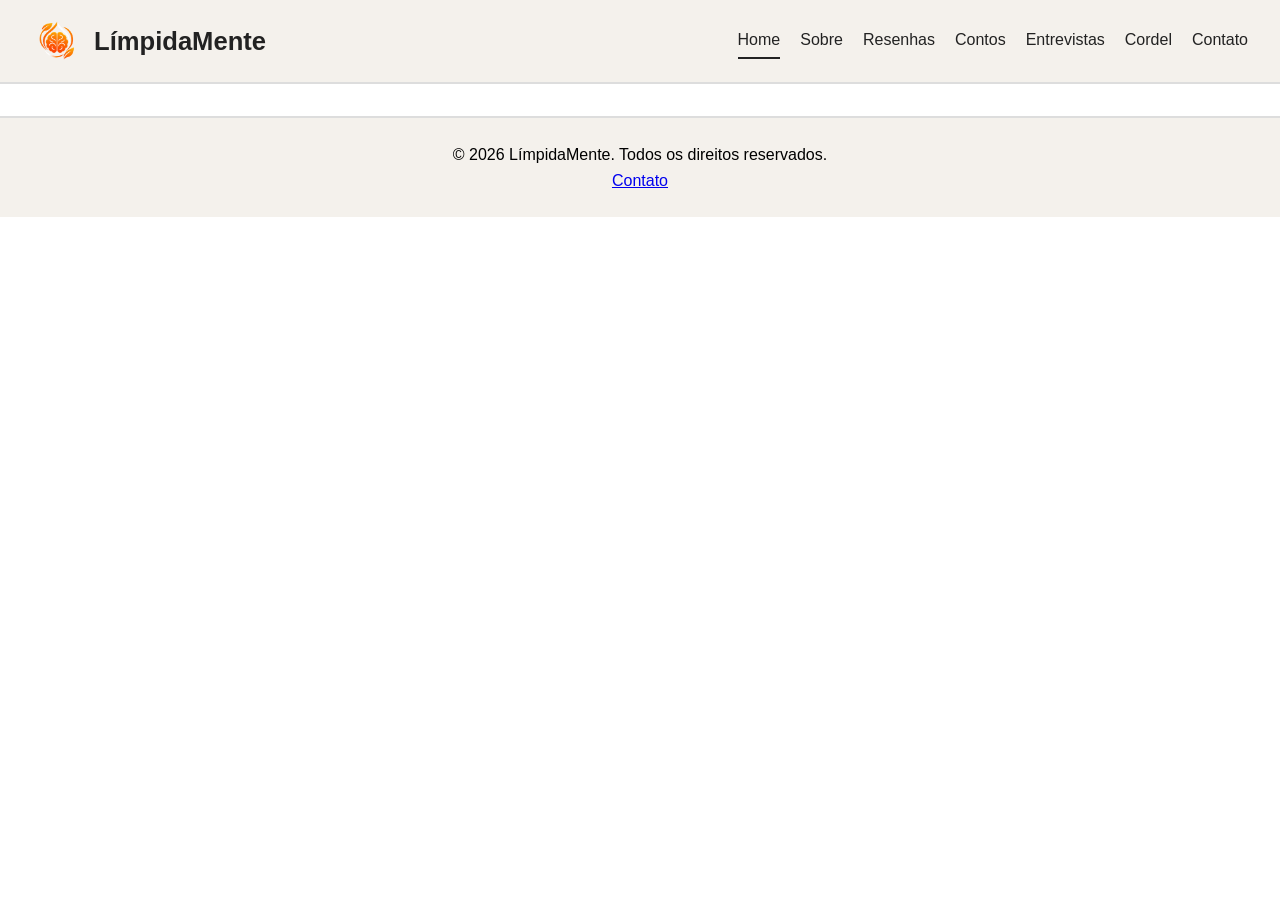
==== index.html @ 764d2bf2 "Add files via upload" ====
<!DOCTYPE html>
<html lang="pt-br">
<head>
    <meta charset="UTF-8">
    <meta name="viewport" content="width=device-width, initial-scale=1.0">
    <title>LímpidaMente - home</title>
    <script src="JavaScript/script.js" defer></script>
    <link rel="stylesheet" href="CSS/style.css">
</head>
<body>

<!-- ========== PARTE FIXA: CABEÇALHO (igual em todas as páginas) ========== -->
<header class="cabecalho">
    <a href="index.html" class="marca">
        <img src="imagens/Logotipo_LímpidaMente.png" alt="Logotipo LímpidaMente" class="logo">
        <span class="nome-site">LímpidaMente</span>
    </a>

    <nav class="menu">
        <a href="index.html" class="ativo">Home</a>
        <a href="sobre.html">Sobre</a>
        <a href="resenha.html">Resenhas</a>
        <a href="conto.html">Contos</a>
        <a href="entrevista.html">Entrevistas</a>
        <a href="cordel.html">Cordel</a>
        <a href="contato.html">Contato</a>
    </nav>
</header>

<!-- ========== CONTEÚDO EXCLUSIVO DESTA PÁGINA ========== -->
<main>

    <section>
        <article>
            <!-- Títulos, parágrafos, imagens do seu artigo ficam aqui -->
        </article>

        <article>
            <!-- Outro post ou item de conteúdo independente -->
        </article>
    </section>

    <section>
        <!-- Conteúdo da segunda seção -->
    </section>

    <aside>
        <!-- Widgets, links adicionais ou redes sociais -->
    </aside>

</main>

<!-- ========== PARTE FIXA: RODAPÉ (igual em todas as páginas) ========== -->
<footer class="rodape">
    <p>&copy; 2026 LímpidaMente. Todos os direitos reservados.</p>
    <a href="contato.html">Contato</a>
</footer>

</body>
</html>
---- CSS/style.css ----
* {
    margin: 0;
    padding: 0;
    box-sizing: border-box;
}

body {
    font-family: Arial, sans-serif;
    line-height: 1.6;
}

/* Cabeçalho */
.cabecalho {
    display: flex;
    justify-content: space-between;
    align-items: center;
    flex-wrap: wrap;
    gap: 1rem;
    padding: 1rem 2rem;
    background-color: #f4f1ec;
    border-bottom: 2px solid #ddd;
}

.marca {
    display: flex;
    align-items: center;
    gap: 0.75rem;
    text-decoration: none;
    color: #222;
}

.logo {
    height: 50px;
    width: auto;
}

.nome-site {
    font-size: 1.6rem;
    font-weight: bold;
}

/* Menu */
.menu {
    display: flex;
    flex-wrap: wrap;
    gap: 1.25rem;
}

.menu a {
    text-decoration: none;
    color: #222;
    padding: 0.25rem 0;
    border-bottom: 2px solid transparent;
    transition: border-color 0.2s;
}

.menu a:hover,
.menu a.ativo {
    border-bottom-color: #222;
}

/* Rodapé */
.rodape {
    text-align: center;
    padding: 1.5rem;
    background-color: #f4f1ec;
    border-top: 2px solid #ddd;
    margin-top: 2rem;
}
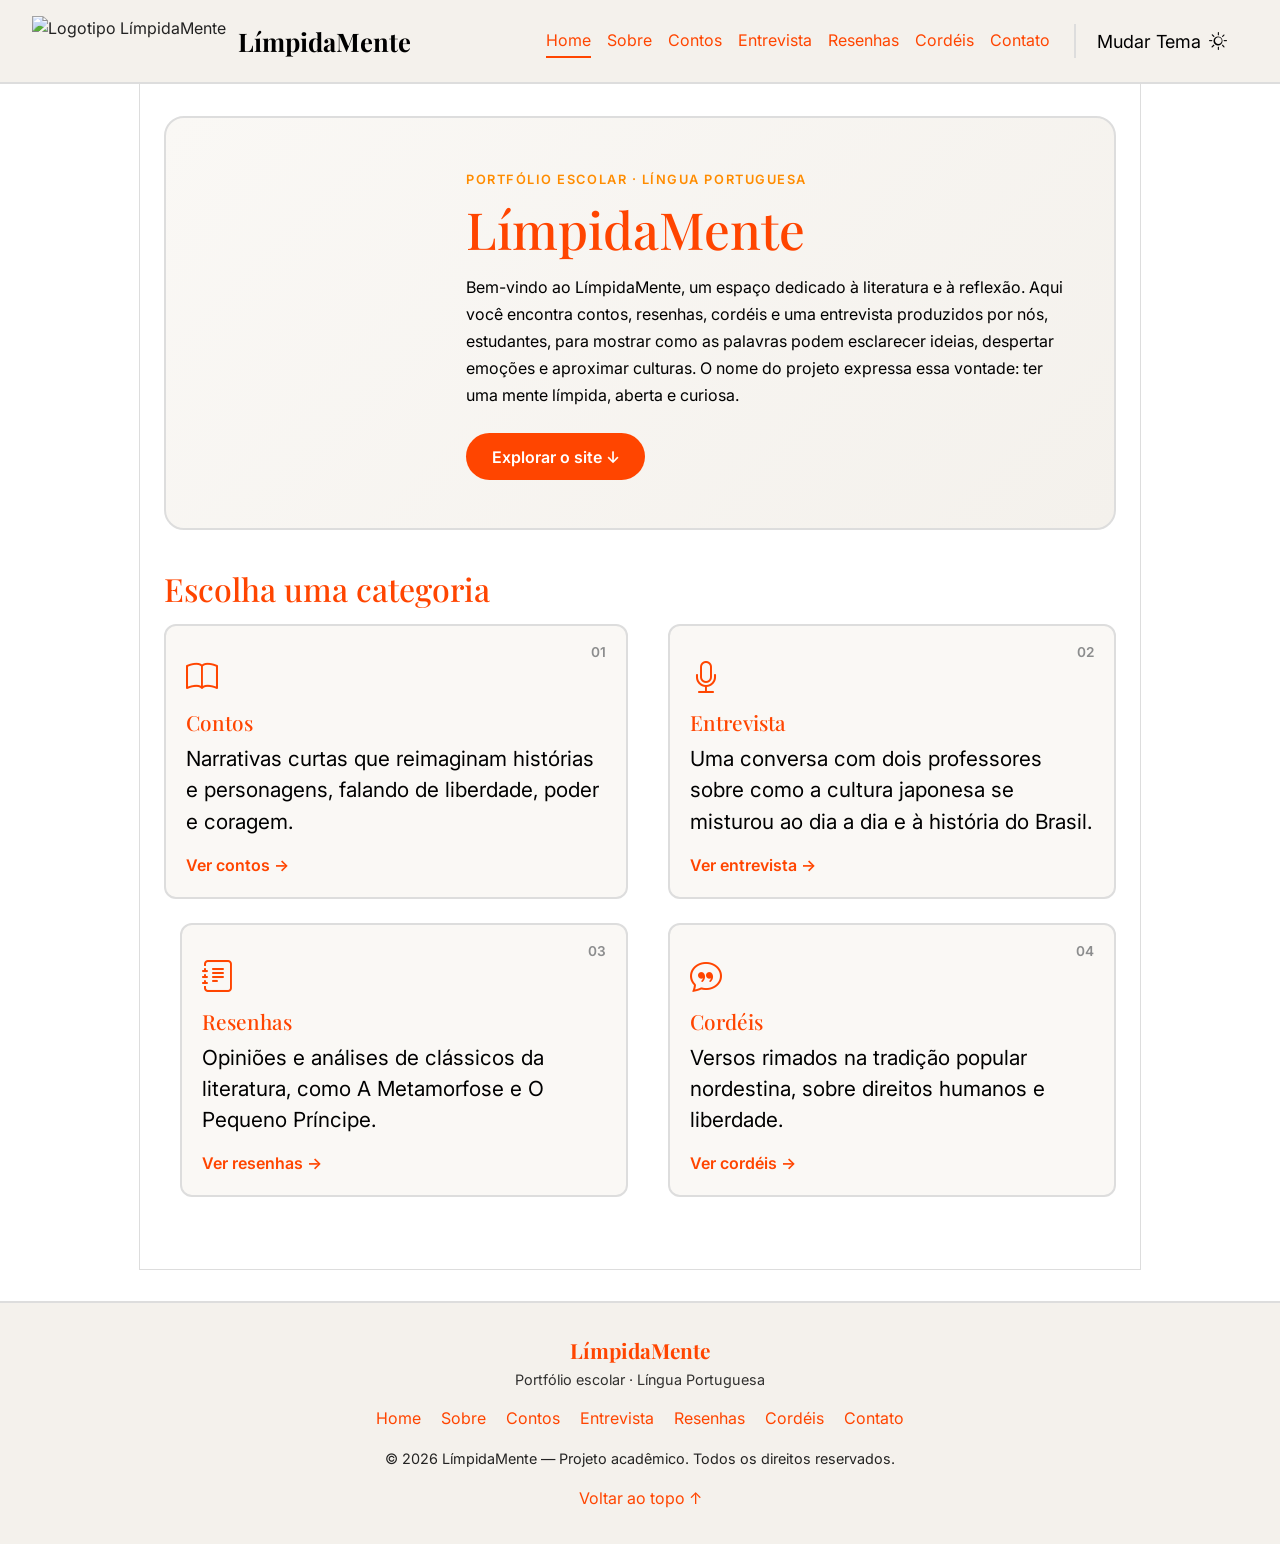
==== commit dc6f3fa7: "Update index.html" ====
--- a/index.html
+++ b/index.html
@@ -1,60 +1,87 @@
 <!DOCTYPE html>
-<html lang="pt-br">
+<html lang="pt-br" data-theme="light">
 <head>
     <meta charset="UTF-8">
     <meta name="viewport" content="width=device-width, initial-scale=1.0">
-    <title>LímpidaMente - home</title>
+    <title>LímpidaMente - Home</title>
+    <link rel="icon" type="image/png" href="imagens/logotipo-limpidamente.png">
+
+    <link href="https://cdn.jsdelivr.net/npm/bootstrap@5.3.9/dist/css/bootstrap.min.css" rel="stylesheet" integrity="sha384-yEPZ7jP9S0QKiUQ0m3jjsO4ProIW7wvR9gXkI7JOGa2XVsw53Yke2bsdkBbjmmiX" crossorigin="anonymous">
+    <link href="https://cdn.jsdelivr.net/npm/bootstrap-icons@1.11.3/font/bootstrap-icons.min.css" rel="stylesheet">
+    <script src="https://cdn.jsdelivr.net/npm/bootstrap@5.3.9/dist/js/bootstrap.bundle.min.js" integrity="sha384-WyOxWvTyr1QaMPfiPJSv76iReVthorl5uWlFtZPyK0IEB0hGzo9y5Bp9mYanr8Bu" crossorigin="anonymous" defer></script>
+    <link rel="preconnect" href="https://fonts.googleapis.com">
+    <link rel="preconnect" href="https://fonts.gstatic.com" crossorigin>
+    <link href="https://fonts.googleapis.com/css2?family=Inter:wght@400;600&family=Playfair+Display:wght@600;700&display=swap" rel="stylesheet">
+    <link rel="stylesheet" href="CSS/style.css">
     <script src="JavaScript/script.js" defer></script>
-    <link rel="stylesheet" href="CSS/style.css">
 </head>
-<body>
+<body id="topo">
+<a class="skip-link" href="#conteudo">Pular para o conteúdo</a>
 
-<!-- ========== PARTE FIXA: CABEÇALHO (igual em todas as páginas) ========== -->
-<header class="cabecalho">
+<!-- ========== CABEÇALHO (igual em todas as páginas) ========== -->
+<header class="header">
     <a href="index.html" class="marca">
-        <img src="imagens/Logotipo_LímpidaMente.png" alt="Logotipo LímpidaMente" class="logo">
+        <img src="imagens/logotipo-limpidamente.png" alt="Logotipo LímpidaMente" class="logo">
         <span class="nome-site">LímpidaMente</span>
     </a>
-
-    <nav class="menu">
+    <nav class="menu-container">
         <a href="index.html" class="ativo">Home</a>
         <a href="sobre.html">Sobre</a>
+        <a href="conto.html">Contos</a>
+        <a href="entrevista.html">Entrevista</a>
         <a href="resenha.html">Resenhas</a>
-        <a href="conto.html">Contos</a>
-        <a href="entrevista.html">Entrevistas</a>
-        <a href="cordel.html">Cordel</a>
+        <a href="cordel.html">Cordéis</a>
         <a href="contato.html">Contato</a>
     </nav>
+    <button type="button" id="theme-toggle" class="btn">
+        <span>Mudar Tema</span>
+        <i id="icon-on" class="bi bi-sun"></i>
+        <i id="icon-off" class="bi bi-moon-fill d-none"></i>
+    </button>
 </header>
 
-<!-- ========== CONTEÚDO EXCLUSIVO DESTA PÁGINA ========== -->
-<main>
+<!-- ========== CONTEÚDO DESTA PÁGINA ========== -->
+<main id="conteudo">
 
-    <section>
-        <article>
-            <!-- Títulos, parágrafos, imagens do seu artigo ficam aqui -->
-        </article>
-
-        <article>
-            <!-- Outro post ou item de conteúdo independente -->
-        </article>
+    <section class="hero">
+        <img src="imagens/logotipo-limpidamente.png" alt="" class="hero-logo">
+        <div class="hero-texto">
+            <span class="eyebrow">Portfólio escolar · Língua Portuguesa</span>
+            <h1>LímpidaMente</h1>
+            <p>Bem-vindo ao LímpidaMente, um espaço dedicado à literatura e à reflexão. Aqui você encontra contos, resenhas, cordéis e uma entrevista produzidos por nós, estudantes, para mostrar como as palavras podem esclarecer ideias, despertar emoções e aproximar culturas. O nome do projeto expressa essa vontade: ter uma mente límpida, aberta e curiosa.</p>
+            <a href="#explorar" class="botao">Explorar o site ↓</a>
+        </div>
     </section>
 
-    <section>
-        <!-- Conteúdo da segunda seção -->
+    <section id="explorar">
+        <h2 class="secao-titulo">Escolha uma categoria</h2>
+        <div class="cards">
+            <article class="card card-link"><span class="card-num">01</span><i class="bi bi-book card-icon"></i><h3>Contos</h3><p>Narrativas curtas que reimaginam histórias e personagens, falando de liberdade, poder e coragem.</p><a href="conto.html">Ver contos →</a></article>
+            <article class="card card-link"><span class="card-num">02</span><i class="bi bi-mic card-icon"></i><h3>Entrevista</h3><p>Uma conversa com dois professores sobre como a cultura japonesa se misturou ao dia a dia e à história do Brasil.</p><a href="entrevista.html">Ver entrevista →</a></article>
+            <article class="card card-link"><span class="card-num">03</span><i class="bi bi-journal-text card-icon"></i><h3>Resenhas</h3><p>Opiniões e análises de clássicos da literatura, como A Metamorfose e O Pequeno Príncipe.</p><a href="resenha.html">Ver resenhas →</a></article>
+            <article class="card card-link"><span class="card-num">04</span><i class="bi bi-chat-quote card-icon"></i><h3>Cordéis</h3><p>Versos rimados na tradição popular nordestina, sobre direitos humanos e liberdade.</p><a href="cordel.html">Ver cordéis →</a></article>
+        </div>
     </section>
-
-    <aside>
-        <!-- Widgets, links adicionais ou redes sociais -->
-    </aside>
-
 </main>
 
-<!-- ========== PARTE FIXA: RODAPÉ (igual em todas as páginas) ========== -->
-<footer class="rodape">
-    <p>&copy; 2026 LímpidaMente. Todos os direitos reservados.</p>
-    <a href="contato.html">Contato</a>
+<!-- ========== RODAPÉ (igual em todas as páginas) ========== -->
+<footer class="footer">
+    <div class="footer-marca">
+        <strong>LímpidaMente</strong>
+        <span>Portfólio escolar · Língua Portuguesa</span>
+    </div>
+    <nav class="footer-menu">
+        <a href="index.html" class="menu-a">Home</a>
+        <a href="sobre.html" class="menu-a">Sobre</a>
+        <a href="conto.html" class="menu-a">Contos</a>
+        <a href="entrevista.html" class="menu-a">Entrevista</a>
+        <a href="resenha.html" class="menu-a">Resenhas</a>
+        <a href="cordel.html" class="menu-a">Cordéis</a>
+        <a href="contato.html" class="menu-a">Contato</a>
+    </nav>
+    <p>&copy; 2026 LímpidaMente — Projeto acadêmico. Todos os direitos reservados.</p>
+    <a href="#topo" class="menu-a">Voltar ao topo ↑</a>
 </footer>
 
 </body>
-</html>+</html>
--- a/CSS/style.css
+++ b/CSS/style.css
@@ -1,24 +1,105 @@
 * {
     margin: 0;
     padding: 0;
-    box-sizing: border-box;
-}
-
+}
+
+:root {
+    --bg-color: #ffffff;
+    --header-bg: #f4f1ec;
+    --footer-bg: #f4f1ec;
+    --text-color: #000000;
+    --border-top: #ddd;
+    --border-bottom: #ddd;
+
+    --titulo: #FF4500;
+    --tituloh2: #FF8C00;
+    --tituloh3: #800000;
+    --card-bg: #faf8f5;
+    --card-borda: #ddd;
+}
+
+[data-theme="dark"] {
+    --bg-color: #252525;
+    --header-bg: #202020;
+    --footer-bg: #202020;
+    --text-color: #ffffff;
+    --border-top: #151515;
+    --border-bottom: #151515;
+
+    --titulo: #FF8C00;
+    --tituloh2: #FF8C00;
+    --tituloh3: #FF4500;
+    --card-bg: #2e2e2e;
+    --card-borda: #151515;
+}
+
+#theme-toggle {
+    display: flex;
+    padding: 10px 20px;
+    gap: 0.5rem;
+    cursor: pointer;
+    margin-top: 1px;
+    color: var(--text-color);
+    font-size: large;
+}
+
+/* Center */
+.center {
+    text-align: center;
+}
+
+/* Estrutura Site (body) */
 body {
     font-family: Arial, sans-serif;
-    line-height: 1.6;
+    line-height: 1.5;
+    background-color: var(--bg-color);
+    color: var(--text-color);
+    transition: background-color 0.3s ease, color 0.3s ease;
 }
 
 /* Cabeçalho */
-.cabecalho {
+.header {
+    background-color: var(--header-bg);
+    color: var(--text-color);
+    border-bottom: 2px solid var(--border-bottom);
     display: flex;
     justify-content: space-between;
     align-items: center;
     flex-wrap: wrap;
-    gap: 1rem;
     padding: 1rem 2rem;
-    background-color: #f4f1ec;
-    border-bottom: 2px solid #ddd;
+}
+
+main {
+    max-width: 1000px;
+    margin: 0 auto;
+    padding: 2rem 1.5rem;
+}
+main > section {
+    margin-bottom: 2.5rem;
+}
+
+/* Rodapé */
+.footer {
+    background-color: var(--footer-bg);
+    color: var(--text-color);
+    border-top: 2px solid var(--border-bottom);
+    text-align: center;
+    padding: 1rem;
+    margin-top: 2rem;
+    display: flex;
+    flex-direction: column;
+    align-items: center;
+    gap: 0.5rem;
+}
+
+.footer p {
+    margin: 0;
+}
+
+.nome-site {
+    color: var(--text-color);
+    font-size: 1.6rem;
+    font-weight: bold;
 }
 
 .marca {
@@ -34,36 +115,345 @@
     width: auto;
 }
 
-.nome-site {
-    font-size: 1.6rem;
-    font-weight: bold;
-}
-
 /* Menu */
-.menu {
+
+.menu-container {
     display: flex;
     flex-wrap: wrap;
-    gap: 1.25rem;
-}
-
-.menu a {
+    margin-left: auto;
+    gap: 1rem;
+    padding: 0rem 1.5rem;
+    border-right: 2px solid var(--border-bottom)
+}
+
+.menu-container a {
     text-decoration: none;
-    color: #222;
+    color: #FF4500;
     padding: 0.25rem 0;
     border-bottom: 2px solid transparent;
     transition: border-color 0.2s;
 }
 
-.menu a:hover,
-.menu a.ativo {
-    border-bottom-color: #222;
-}
-
-/* Rodapé */
-.rodape {
+/* Aplicar nos <a> sem container */
+.menu-a {
+    text-decoration: none;
+    color: #FF4500;
+    border-bottom: 2px solid transparent;
+    transition: border-color 0.2s;
+}
+
+.menu-container a:hover, .menu-container a.ativo { border-bottom-color: #FF4500; }
+
+.menu-a:hover, .menu-a.ativo { border-bottom-color: #FF4500; }
+
+/*  Colaboradores */
+.Colaboradores {
+    display: grid;
+    grid-template-columns: repeat(auto-fit, minmax(160px, 1fr));
+    gap: 3rem;
+    justify-items: center;
+    width: 100%;
+    max-width: 900px;
+    margin: 0 auto;
+}
+
+.Colaboradores h2 {
+    grid-column: 1 / -1;
     text-align: center;
-    padding: 1.5rem;
-    background-color: #f4f1ec;
-    border-top: 2px solid #ddd;
-    margin-top: 2rem;
-}+}
+
+.Colaborador {
+    text-align: center;
+}
+
+.Colaborador img {
+    display: block;
+    margin: 0 auto;
+    width: 12rem;
+    height: 12rem;
+    object-fit: cover;
+    border-radius: 15%;
+    border: 4px solid #FF8C00;
+}
+
+.Colaborador h3 {
+    margin-top: .6rem;
+    color: var(--tituloh3);
+    font-size: 1.5rem;
+    font-weight: bold;
+}
+
+.Colaborador p {
+    margin-top: .6rem;
+    font-size: 1rem;
+}
+/* ===== Variáveis extras ===== */
+
+/* ===== Estrutura das páginas ===== */
+
+
+.pagina-titulo {
+    max-width: 1000px;
+    margin: 0 auto;
+    text-align: left;
+    padding: 3rem;
+    padding-top: 1.5rem;
+}
+.pagina-titulo h1 {
+    text-align: center;
+    color: var(--titulo);
+    font-size: 3.5rem;
+    padding-bottom: 1.5rem;
+}
+.pagina-titulo h2 {
+    color: var(--tituloh2);
+    font-size: 2.5rem;
+}
+
+.pagina-titulo p {
+    margin: .5rem auto 0;
+}
+
+/* Vídeo responsivo */
+.video {
+    position: relative;
+    aspect-ratio: 16 / 9;
+    max-width: 1200px;
+    margin: 0 auto;
+}
+.video iframe {
+    position: absolute;
+    inset: 0;
+    width: 100%;
+    height: 100%;
+    border: 0;
+    border-radius: 12px;
+}
+
+.secao-titulo { color: var(--titulo); margin-bottom: 1rem; }
+
+/* Cards (destaques, contos, resenhas, cordéis) */
+.cards {
+    display: grid;
+    grid-template-columns: repeat(auto-fit, minmax(260px, 1fr));
+    gap: 1.5rem;
+}
+.card {
+    background: var(--card-bg);
+    border: 2px solid var(--card-borda);
+    border-radius: 12px;
+    padding: 1.25rem;
+}
+.card h2, .card h3 {
+    color: var(--titulo);
+    font-size: 1.3rem;
+    margin-bottom: .5rem;
+}
+.card p {
+    color: var(--text-color);
+    font-size: 1.3rem;
+    margin-bottom: .5rem;
+}
+.card .meta {
+    font-size: .9rem;
+    opacity: .8;
+    margin-bottom: .75rem;
+}
+.card a {
+    color: #FF4500;
+}
+
+
+/* Texto longo (conto, resenha, cordel) */
+.texto { max-width: 70ch; margin: 0 auto; }
+.texto p { margin-bottom: 1rem; }
+
+/* Formulário */
+.formulario { max-width: 520px; margin: 0 auto; display: flex; flex-direction: column; gap: 1rem; }
+.formulario label { font-weight: bold; display: block; margin-bottom: .25rem; }
+.formulario input, .formulario textarea { width: 100%; padding: .6rem; border: 2px solid var(--card-borda); border-radius: 8px; background: var(--card-bg); color: var(--text-color); font: inherit; }
+.formulario button { align-self: flex-start; padding: .6rem 1.5rem; border: 0; border-radius: 8px; background: #FF4500; color: #fff; font: inherit; cursor: pointer; }
+
+/* ===== Tipografia ===== */
+body { font-family: 'Inter', Arial, sans-serif; }
+h1, h2, h3, .nome-site { font-family: 'Playfair Display', Georgia, serif; }
+
+/* ===== Acessibilidade: pular para o conteúdo ===== */
+.skip-link {
+    position: absolute;
+    left: 1rem;
+    top: -4rem;
+    background: #FF4500;
+    color: #fff;
+    padding: .6rem 1rem;
+    border-radius: 0 0 8px 8px;
+    z-index: 1000;
+    text-decoration: none;
+    transition: top .2s;
+}
+.skip-link:focus { top: 0; }
+
+/* ===== Abertura da Home ===== */
+.hero {
+    display: flex;
+    align-items: center;
+    flex-wrap: wrap;
+    gap: 2.5rem;
+    padding: 3rem 2.5rem;
+    border-radius: 20px;
+    border: 2px solid var(--card-borda);
+    background: linear-gradient(135deg, var(--card-bg), var(--header-bg));
+}
+.hero-logo { width: 220px; max-width: 100%; height: auto; margin: 0 auto; }
+.hero-texto { flex: 1 1 320px; }
+.eyebrow {
+    display: inline-block;
+    font-size: .8rem;
+    font-weight: 600;
+    letter-spacing: .12em;
+    text-transform: uppercase;
+    color: var(--tituloh2);
+    margin-bottom: .75rem;
+}
+.hero h1 { color: var(--titulo); font-size: 3.2rem; line-height: 1.1; margin-bottom: 1rem; }
+.hero p { margin-bottom: 1.5rem; line-height: 1.7; }
+.botao {
+    display: inline-block;
+    padding: .7rem 1.6rem;
+    border-radius: 999px;
+    background: #FF4500;
+    color: #fff;
+    font-weight: 600;
+    text-decoration: none;
+    transition: transform .2s, box-shadow .2s;
+}
+.botao:hover { color: #fff; transform: translateY(-2px); box-shadow: 0 6px 16px rgba(255, 69, 0, .35); }
+
+/* ===== Cards ===== */
+.card { transition: transform .2s, box-shadow .2s, border-color .2s; }
+.card:hover { transform: translateY(-4px); box-shadow: 0 10px 24px rgba(0, 0, 0, .12); border-color: #FF8C00; }
+#explorar .cards { grid-template-columns: repeat(2, 1fr); }
+@media (max-width: 600px) { #explorar .cards { grid-template-columns: 1fr; } }
+.card-link { position: relative; padding-top: 1.75rem; }
+.card-num { position: absolute; top: 1rem; right: 1.25rem; font-size: .85rem; font-weight: 600; opacity: .5; }
+.card-icon { display: block; font-size: 2rem; color: var(--titulo); margin-bottom: .5rem; }
+.card-link a { display: inline-block; margin-top: .5rem; font-weight: 600; text-decoration: none; }
+.card-link a:hover { text-decoration: underline; }
+
+/* ===== Páginas de leitura (conto, resenha, cordel): coluna única ===== */
+.cards.leitura { grid-template-columns: 1fr; max-width: 75ch; margin: 0 auto; gap: 2.5rem; }
+.leitura .card { padding: 2rem 2.25rem; }
+.leitura .card:hover { transform: none; box-shadow: none; border-color: var(--card-borda); }
+.leitura .card h2 { font-size: 2rem; line-height: 1.2; }
+.leitura .card h3 { margin-top: 1.75rem; }
+.leitura .card p { font-size: 1.05rem; line-height: 1.85; margin-bottom: 1.1rem; }
+.leitura .card .meta { font-size: .9rem; margin-bottom: .5rem; }
+
+/* ===== Rodapé completo ===== */
+.footer { gap: 1rem; padding: 2rem 1rem; }
+.footer-marca { display: flex; flex-direction: column; gap: .15rem; }
+.footer-marca strong { font-family: 'Playfair Display', Georgia, serif; font-size: 1.3rem; color: var(--titulo); }
+.footer-marca span { font-size: .9rem; opacity: .8; }
+.footer-menu { display: flex; flex-wrap: wrap; justify-content: center; gap: .5rem 1.25rem; }
+.footer p { font-size: .9rem; opacity: .85; }
+
+@media (max-width: 600px) {
+    .hero { padding: 2rem 1.25rem; }
+    .hero h1 { font-size: 2.4rem; }
+    .pagina-titulo { padding: 1.5rem; }
+    .pagina-titulo h1 { font-size: 2.4rem; }
+    .leitura .card { padding: 1.5rem 1.25rem; }
+}
+
+/* ===== Ilustrações laterais (só aparecem em telas largas) =====
+   O centro (main) fica sólido: branco no tema claro, escuro no tema escuro.
+   Para usar outras imagens, troque os arquivos em imagens/lateral-esquerda.svg e
+   imagens/lateral-direita.svg (ou mude os nomes nas duas linhas "background" abaixo). */
+@media (min-width: 1200px) {
+    body::before,
+    body::after {
+        content: "";
+        position: fixed;
+        top: 0;
+        bottom: 0;
+        width: calc((100vw - 1000px) / 2);
+        background-repeat: repeat-y;
+        background-position: center top;
+        background-size: 80% auto;
+        pointer-events: none;
+        z-index: -1;
+    }
+    body::before { left: 0;  background-image: url("../imagens/lateral-esquerda.svg"); }
+    body::after  { right: 0; background-image: url("../imagens/lateral-direita.svg"); }
+
+    main {
+        background: var(--bg-color);
+        box-shadow: 0 0 0 1px var(--card-borda);
+    }
+}
+
+/* ===== Cards com resumo + janela de leitura ===== */
+.cards-resumo { grid-template-columns: repeat(auto-fit, minmax(300px, 1fr)); }
+.card-resumo { cursor: pointer; display: flex; flex-direction: column; }
+.card-resumo:focus-visible { outline: 3px solid #FF8C00; outline-offset: 3px; }
+.card-resumo .resumo { font-size: 1.05rem; line-height: 1.7; flex: 1; }
+.ler-mais { margin-top: .75rem; font-weight: 600; color: #FF4500; }
+.card-resumo:hover .ler-mais { text-decoration: underline; }
+
+body.leitor-aberto { overflow: hidden; }
+
+.leitor {
+    margin: auto; /* o reset "* { margin: 0 }" do topo tira o centro automático do dialog */
+    width: min(820px, 94vw);
+    max-height: 90vh;
+    border: 0;
+    padding: 0;
+    background: transparent;
+    color: var(--text-color);
+    overflow: visible;
+}
+.leitor::backdrop { background: rgba(0, 0, 0, .65); backdrop-filter: blur(3px); }
+.leitor-caixa {
+    display: flex;
+    flex-direction: column;
+    max-height: 90vh;
+    overflow: hidden;
+    background: var(--bg-color);
+    border: 2px solid var(--card-borda);
+    border-radius: 16px;
+    box-shadow: 0 20px 50px rgba(0, 0, 0, .4);
+}
+.leitor-topo {
+    display: flex;
+    justify-content: space-between;
+    align-items: flex-start;
+    gap: 1rem;
+    padding: 1.25rem 1.5rem;
+    background: var(--header-bg);
+    border-bottom: 2px solid var(--card-borda);
+}
+.leitor-topo h2 { color: var(--titulo); font-size: 1.7rem; line-height: 1.25; }
+.leitor-topo .meta { font-size: .9rem; opacity: .8; margin-top: .25rem; }
+.leitor-fechar {
+    flex-shrink: 0;
+    width: 2.5rem;
+    height: 2.5rem;
+    border: 2px solid var(--card-borda);
+    border-radius: 50%;
+    background: var(--card-bg);
+    color: var(--text-color);
+    font-size: 1.5rem;
+    line-height: 1;
+    cursor: pointer;
+}
+.leitor-fechar:hover { border-color: #FF4500; color: #FF4500; }
+.leitor-conteudo { overflow-y: auto; padding: 1.5rem 2rem 2rem; }
+.leitor-conteudo p { font-size: 1.1rem; line-height: 1.85; margin-bottom: 1.1rem; }
+.leitor-conteudo h3 { color: var(--titulo); font-size: 1.3rem; margin: 1.75rem 0 .5rem; }
+.leitor-conteudo .epigrafe { font-style: italic; border-left: 4px solid #FF8C00; padding-left: 1rem; opacity: .9; }
+
+@media (max-width: 600px) {
+    .leitor-conteudo { padding: 1.25rem 1.25rem 1.5rem; }
+    .leitor-topo { padding: 1rem 1.25rem; }
+    .leitor-topo h2 { font-size: 1.35rem; }
+}
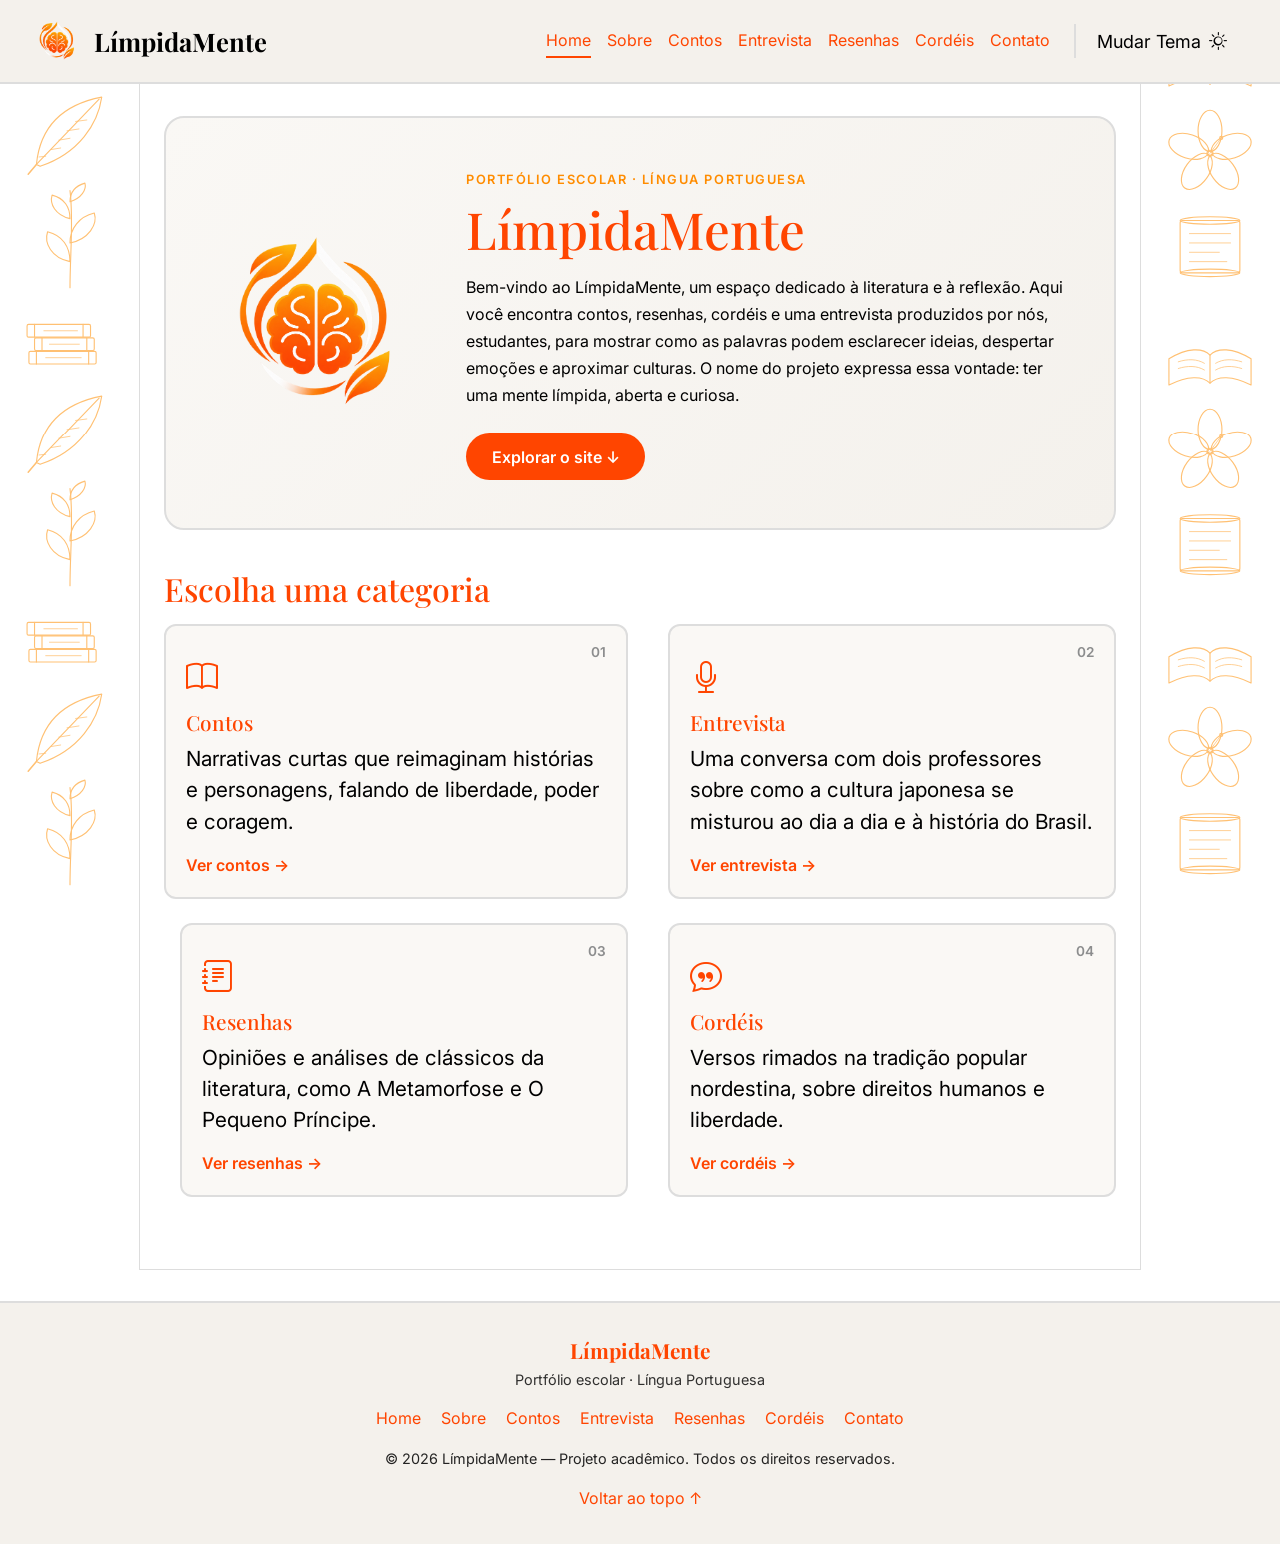
==== commit 4492ba43: "Add files via upload" ====
--- a/index.html
+++ b/index.html
@@ -1,87 +1,87 @@
-<!DOCTYPE html>
-<html lang="pt-br" data-theme="light">
-<head>
-    <meta charset="UTF-8">
-    <meta name="viewport" content="width=device-width, initial-scale=1.0">
-    <title>LímpidaMente - Home</title>
-    <link rel="icon" type="image/png" href="imagens/logotipo-limpidamente.png">
-
-    <link href="https://cdn.jsdelivr.net/npm/bootstrap@5.3.9/dist/css/bootstrap.min.css" rel="stylesheet" integrity="sha384-yEPZ7jP9S0QKiUQ0m3jjsO4ProIW7wvR9gXkI7JOGa2XVsw53Yke2bsdkBbjmmiX" crossorigin="anonymous">
-    <link href="https://cdn.jsdelivr.net/npm/bootstrap-icons@1.11.3/font/bootstrap-icons.min.css" rel="stylesheet">
-    <script src="https://cdn.jsdelivr.net/npm/bootstrap@5.3.9/dist/js/bootstrap.bundle.min.js" integrity="sha384-WyOxWvTyr1QaMPfiPJSv76iReVthorl5uWlFtZPyK0IEB0hGzo9y5Bp9mYanr8Bu" crossorigin="anonymous" defer></script>
-    <link rel="preconnect" href="https://fonts.googleapis.com">
-    <link rel="preconnect" href="https://fonts.gstatic.com" crossorigin>
-    <link href="https://fonts.googleapis.com/css2?family=Inter:wght@400;600&family=Playfair+Display:wght@600;700&display=swap" rel="stylesheet">
-    <link rel="stylesheet" href="CSS/style.css">
-    <script src="JavaScript/script.js" defer></script>
-</head>
-<body id="topo">
-<a class="skip-link" href="#conteudo">Pular para o conteúdo</a>
-
-<!-- ========== CABEÇALHO (igual em todas as páginas) ========== -->
-<header class="header">
-    <a href="index.html" class="marca">
-        <img src="imagens/logotipo-limpidamente.png" alt="Logotipo LímpidaMente" class="logo">
-        <span class="nome-site">LímpidaMente</span>
-    </a>
-    <nav class="menu-container">
-        <a href="index.html" class="ativo">Home</a>
-        <a href="sobre.html">Sobre</a>
-        <a href="conto.html">Contos</a>
-        <a href="entrevista.html">Entrevista</a>
-        <a href="resenha.html">Resenhas</a>
-        <a href="cordel.html">Cordéis</a>
-        <a href="contato.html">Contato</a>
-    </nav>
-    <button type="button" id="theme-toggle" class="btn">
-        <span>Mudar Tema</span>
-        <i id="icon-on" class="bi bi-sun"></i>
-        <i id="icon-off" class="bi bi-moon-fill d-none"></i>
-    </button>
-</header>
-
-<!-- ========== CONTEÚDO DESTA PÁGINA ========== -->
-<main id="conteudo">
-
-    <section class="hero">
-        <img src="imagens/logotipo-limpidamente.png" alt="" class="hero-logo">
-        <div class="hero-texto">
-            <span class="eyebrow">Portfólio escolar · Língua Portuguesa</span>
-            <h1>LímpidaMente</h1>
-            <p>Bem-vindo ao LímpidaMente, um espaço dedicado à literatura e à reflexão. Aqui você encontra contos, resenhas, cordéis e uma entrevista produzidos por nós, estudantes, para mostrar como as palavras podem esclarecer ideias, despertar emoções e aproximar culturas. O nome do projeto expressa essa vontade: ter uma mente límpida, aberta e curiosa.</p>
-            <a href="#explorar" class="botao">Explorar o site ↓</a>
-        </div>
-    </section>
-
-    <section id="explorar">
-        <h2 class="secao-titulo">Escolha uma categoria</h2>
-        <div class="cards">
-            <article class="card card-link"><span class="card-num">01</span><i class="bi bi-book card-icon"></i><h3>Contos</h3><p>Narrativas curtas que reimaginam histórias e personagens, falando de liberdade, poder e coragem.</p><a href="conto.html">Ver contos →</a></article>
-            <article class="card card-link"><span class="card-num">02</span><i class="bi bi-mic card-icon"></i><h3>Entrevista</h3><p>Uma conversa com dois professores sobre como a cultura japonesa se misturou ao dia a dia e à história do Brasil.</p><a href="entrevista.html">Ver entrevista →</a></article>
-            <article class="card card-link"><span class="card-num">03</span><i class="bi bi-journal-text card-icon"></i><h3>Resenhas</h3><p>Opiniões e análises de clássicos da literatura, como A Metamorfose e O Pequeno Príncipe.</p><a href="resenha.html">Ver resenhas →</a></article>
-            <article class="card card-link"><span class="card-num">04</span><i class="bi bi-chat-quote card-icon"></i><h3>Cordéis</h3><p>Versos rimados na tradição popular nordestina, sobre direitos humanos e liberdade.</p><a href="cordel.html">Ver cordéis →</a></article>
-        </div>
-    </section>
-</main>
-
-<!-- ========== RODAPÉ (igual em todas as páginas) ========== -->
-<footer class="footer">
-    <div class="footer-marca">
-        <strong>LímpidaMente</strong>
-        <span>Portfólio escolar · Língua Portuguesa</span>
-    </div>
-    <nav class="footer-menu">
-        <a href="index.html" class="menu-a">Home</a>
-        <a href="sobre.html" class="menu-a">Sobre</a>
-        <a href="conto.html" class="menu-a">Contos</a>
-        <a href="entrevista.html" class="menu-a">Entrevista</a>
-        <a href="resenha.html" class="menu-a">Resenhas</a>
-        <a href="cordel.html" class="menu-a">Cordéis</a>
-        <a href="contato.html" class="menu-a">Contato</a>
-    </nav>
-    <p>&copy; 2026 LímpidaMente — Projeto acadêmico. Todos os direitos reservados.</p>
-    <a href="#topo" class="menu-a">Voltar ao topo ↑</a>
-</footer>
-
-</body>
-</html>
+<!DOCTYPE html>
+<html lang="pt-br" data-theme="light">
+<head>
+    <meta charset="UTF-8">
+    <meta name="viewport" content="width=device-width, initial-scale=1.0">
+    <title>LímpidaMente - Home</title>
+    <link rel="icon" type="image/png" href="imagens/logotipo-limpidamente.png">
+
+    <link href="https://cdn.jsdelivr.net/npm/bootstrap@5.3.9/dist/css/bootstrap.min.css" rel="stylesheet" integrity="sha384-yEPZ7jP9S0QKiUQ0m3jjsO4ProIW7wvR9gXkI7JOGa2XVsw53Yke2bsdkBbjmmiX" crossorigin="anonymous">
+    <link href="https://cdn.jsdelivr.net/npm/bootstrap-icons@1.11.3/font/bootstrap-icons.min.css" rel="stylesheet">
+    <script src="https://cdn.jsdelivr.net/npm/bootstrap@5.3.9/dist/js/bootstrap.bundle.min.js" integrity="sha384-WyOxWvTyr1QaMPfiPJSv76iReVthorl5uWlFtZPyK0IEB0hGzo9y5Bp9mYanr8Bu" crossorigin="anonymous" defer></script>
+    <link rel="preconnect" href="https://fonts.googleapis.com">
+    <link rel="preconnect" href="https://fonts.gstatic.com" crossorigin>
+    <link href="https://fonts.googleapis.com/css2?family=Inter:wght@400;600&family=Playfair+Display:wght@600;700&display=swap" rel="stylesheet">
+    <link rel="stylesheet" href="CSS/style.css">
+    <script src="JavaScript/script.js" defer></script>
+</head>
+<body id="topo">
+<a class="skip-link" href="#conteudo">Pular para o conteúdo</a>
+
+<!-- ========== CABEÇALHO (igual em todas as páginas) ========== -->
+<header class="header">
+    <a href="index.html" class="marca">
+        <img src="imagens/logotipo-limpidamente.png" alt="Logotipo LímpidaMente" class="logo">
+        <span class="nome-site">LímpidaMente</span>
+    </a>
+    <nav class="menu-container">
+        <a href="index.html" class="ativo">Home</a>
+        <a href="sobre.html">Sobre</a>
+        <a href="conto.html">Contos</a>
+        <a href="entrevista.html">Entrevista</a>
+        <a href="resenha.html">Resenhas</a>
+        <a href="cordel.html">Cordéis</a>
+        <a href="contato.html">Contato</a>
+    </nav>
+    <button type="button" id="theme-toggle" class="btn">
+        <span>Mudar Tema</span>
+        <i id="icon-on" class="bi bi-sun"></i>
+        <i id="icon-off" class="bi bi-moon-fill d-none"></i>
+    </button>
+</header>
+
+<!-- ========== CONTEÚDO DESTA PÁGINA ========== -->
+<main id="conteudo">
+
+    <section class="hero">
+        <img src="imagens/logotipo-limpidamente.png" alt="" class="hero-logo">
+        <div class="hero-texto">
+            <span class="eyebrow">Portfólio escolar · Língua Portuguesa</span>
+            <h1>LímpidaMente</h1>
+            <p>Bem-vindo ao LímpidaMente, um espaço dedicado à literatura e à reflexão. Aqui você encontra contos, resenhas, cordéis e uma entrevista produzidos por nós, estudantes, para mostrar como as palavras podem esclarecer ideias, despertar emoções e aproximar culturas. O nome do projeto expressa essa vontade: ter uma mente límpida, aberta e curiosa.</p>
+            <a href="#explorar" class="botao">Explorar o site ↓</a>
+        </div>
+    </section>
+
+    <section id="explorar">
+        <h2 class="secao-titulo">Escolha uma categoria</h2>
+        <div class="cards">
+            <article class="card card-link"><span class="card-num">01</span><i class="bi bi-book card-icon"></i><h3>Contos</h3><p>Narrativas curtas que reimaginam histórias e personagens, falando de liberdade, poder e coragem.</p><a href="conto.html">Ver contos →</a></article>
+            <article class="card card-link"><span class="card-num">02</span><i class="bi bi-mic card-icon"></i><h3>Entrevista</h3><p>Uma conversa com dois professores sobre como a cultura japonesa se misturou ao dia a dia e à história do Brasil.</p><a href="entrevista.html">Ver entrevista →</a></article>
+            <article class="card card-link"><span class="card-num">03</span><i class="bi bi-journal-text card-icon"></i><h3>Resenhas</h3><p>Opiniões e análises de clássicos da literatura, como A Metamorfose e O Pequeno Príncipe.</p><a href="resenha.html">Ver resenhas →</a></article>
+            <article class="card card-link"><span class="card-num">04</span><i class="bi bi-chat-quote card-icon"></i><h3>Cordéis</h3><p>Versos rimados na tradição popular nordestina, sobre direitos humanos e liberdade.</p><a href="cordel.html">Ver cordéis →</a></article>
+        </div>
+    </section>
+</main>
+
+<!-- ========== RODAPÉ (igual em todas as páginas) ========== -->
+<footer class="footer">
+    <div class="footer-marca">
+        <strong>LímpidaMente</strong>
+        <span>Portfólio escolar · Língua Portuguesa</span>
+    </div>
+    <nav class="footer-menu">
+        <a href="index.html" class="menu-a">Home</a>
+        <a href="sobre.html" class="menu-a">Sobre</a>
+        <a href="conto.html" class="menu-a">Contos</a>
+        <a href="entrevista.html" class="menu-a">Entrevista</a>
+        <a href="resenha.html" class="menu-a">Resenhas</a>
+        <a href="cordel.html" class="menu-a">Cordéis</a>
+        <a href="contato.html" class="menu-a">Contato</a>
+    </nav>
+    <p>&copy; 2026 LímpidaMente — Projeto acadêmico. Todos os direitos reservados.</p>
+    <a href="#topo" class="menu-a">Voltar ao topo ↑</a>
+</footer>
+
+</body>
+</html>
--- a/CSS/style.css
+++ b/CSS/style.css
@@ -456,4 +456,4 @@
     .leitor-conteudo { padding: 1.25rem 1.25rem 1.5rem; }
     .leitor-topo { padding: 1rem 1.25rem; }
     .leitor-topo h2 { font-size: 1.35rem; }
-}
+}
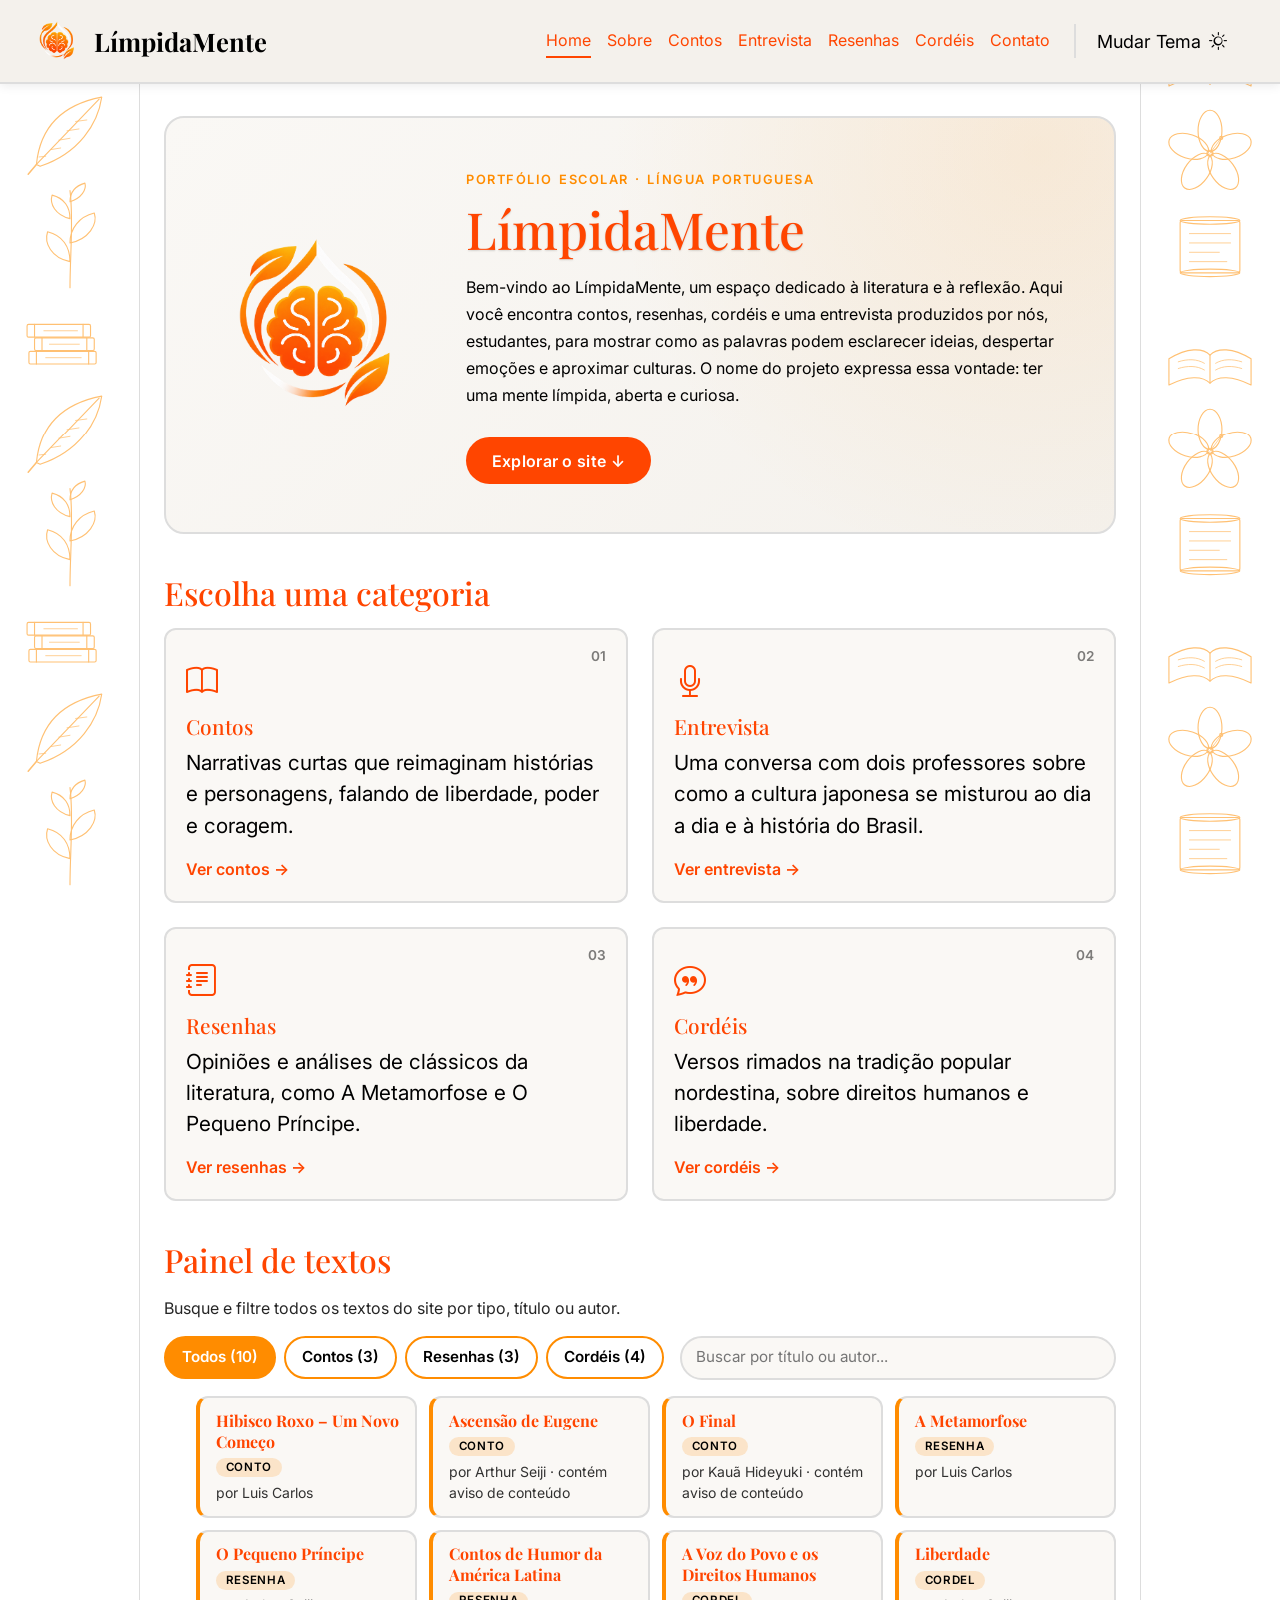
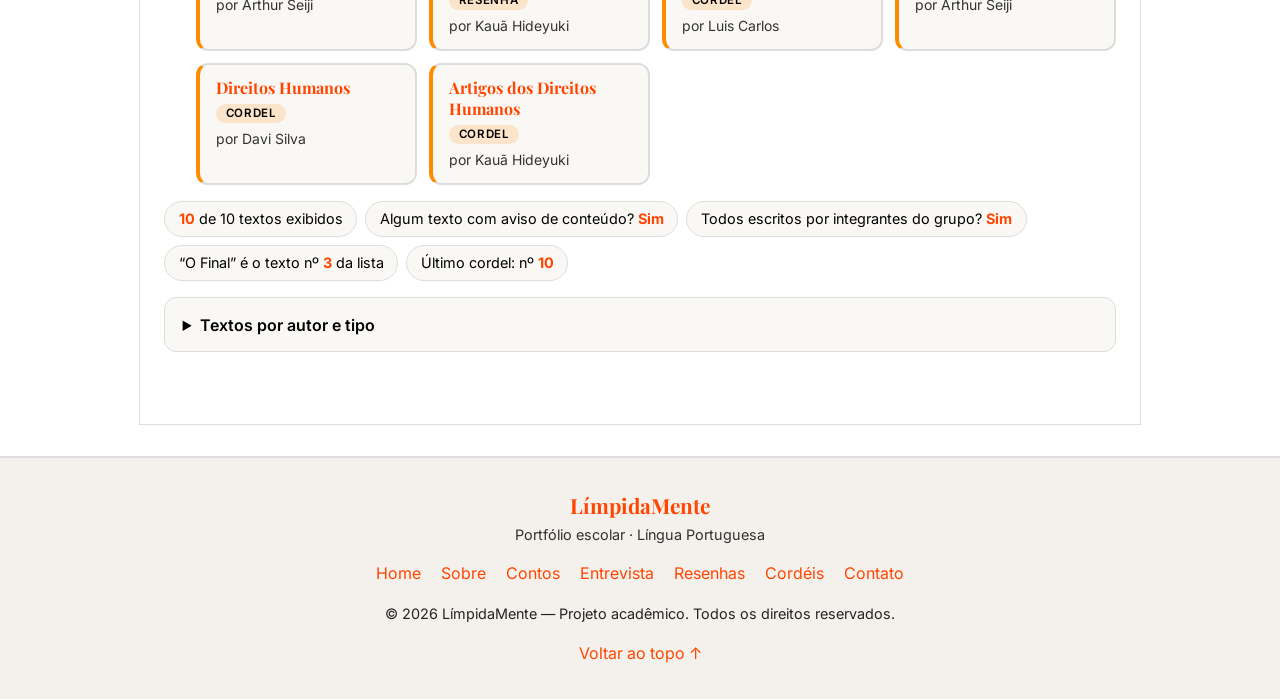
==== commit 121b2f4b: "Add files via upload" ====
--- a/index.html
+++ b/index.html
@@ -13,31 +13,45 @@
     <link rel="preconnect" href="https://fonts.gstatic.com" crossorigin>
     <link href="https://fonts.googleapis.com/css2?family=Inter:wght@400;600&family=Playfair+Display:wght@600;700&display=swap" rel="stylesheet">
     <link rel="stylesheet" href="CSS/style.css">
+    <script src="JavaScript/Dados.js" defer></script>
     <script src="JavaScript/script.js" defer></script>
+    
+    <style>
+        .botao { letter-spacing: .02em; }
+    </style>
 </head>
 <body id="topo">
 <a class="skip-link" href="#conteudo">Pular para o conteúdo</a>
 
 <!-- ========== CABEÇALHO (igual em todas as páginas) ========== -->
 <header class="header">
-    <a href="index.html" class="marca">
-        <img src="imagens/logotipo-limpidamente.png" alt="Logotipo LímpidaMente" class="logo">
-        <span class="nome-site">LímpidaMente</span>
-    </a>
-    <nav class="menu-container">
-        <a href="index.html" class="ativo">Home</a>
-        <a href="sobre.html">Sobre</a>
-        <a href="conto.html">Contos</a>
-        <a href="entrevista.html">Entrevista</a>
-        <a href="resenha.html">Resenhas</a>
-        <a href="cordel.html">Cordéis</a>
-        <a href="contato.html">Contato</a>
+    <nav class="navbar navbar-expand-xl p-0" aria-label="Menu principal">
+        <a href="index.html" class="marca navbar-brand m-0 p-0">
+            <img src="imagens/logotipo-limpidamente.png" alt="Logotipo LímpidaMente" class="logo">
+            <span class="nome-site">LímpidaMente</span>
+        </a>
+        <div class="d-flex align-items-center gap-2 ms-auto order-xl-3">
+            <button type="button" id="theme-toggle" class="btn" aria-label="Mudar tema">
+                <span class="d-none d-sm-inline">Mudar Tema</span>
+                <i id="icon-on" class="bi bi-sun"></i>
+                <i id="icon-off" class="bi bi-moon-fill d-none"></i>
+            </button>
+            <button type="button" class="navbar-toggler menu-toggle d-xl-none" data-bs-toggle="collapse" data-bs-target="#menu-principal" aria-controls="menu-principal" aria-expanded="false" aria-label="Abrir ou fechar o menu">
+                <i class="bi bi-list"></i>
+            </button>
+        </div>
+        <div class="collapse navbar-collapse order-xl-2" id="menu-principal">
+            <div class="menu-container ms-xl-auto flex-column flex-xl-row align-items-start align-items-xl-center">
+                <a href="index.html" class="ativo">Home</a>
+                <a href="sobre.html">Sobre</a>
+                <a href="conto.html">Contos</a>
+                <a href="entrevista.html">Entrevista</a>
+                <a href="resenha.html">Resenhas</a>
+                <a href="cordel.html">Cordéis</a>
+                <a href="contato.html">Contato</a>
+            </div>
+        </div>
     </nav>
-    <button type="button" id="theme-toggle" class="btn">
-        <span>Mudar Tema</span>
-        <i id="icon-on" class="bi bi-sun"></i>
-        <i id="icon-off" class="bi bi-moon-fill d-none"></i>
-    </button>
 </header>
 
 <!-- ========== CONTEÚDO DESTA PÁGINA ========== -->
@@ -49,18 +63,41 @@
             <span class="eyebrow">Portfólio escolar · Língua Portuguesa</span>
             <h1>LímpidaMente</h1>
             <p>Bem-vindo ao LímpidaMente, um espaço dedicado à literatura e à reflexão. Aqui você encontra contos, resenhas, cordéis e uma entrevista produzidos por nós, estudantes, para mostrar como as palavras podem esclarecer ideias, despertar emoções e aproximar culturas. O nome do projeto expressa essa vontade: ter uma mente límpida, aberta e curiosa.</p>
-            <a href="#explorar" class="botao">Explorar o site ↓</a>
+            <a href="#explorar" class="botao" style="margin-top: .25rem;">Explorar o site ↓</a>
         </div>
     </section>
 
     <section id="explorar">
         <h2 class="secao-titulo">Escolha uma categoria</h2>
-        <div class="cards">
-            <article class="card card-link"><span class="card-num">01</span><i class="bi bi-book card-icon"></i><h3>Contos</h3><p>Narrativas curtas que reimaginam histórias e personagens, falando de liberdade, poder e coragem.</p><a href="conto.html">Ver contos →</a></article>
-            <article class="card card-link"><span class="card-num">02</span><i class="bi bi-mic card-icon"></i><h3>Entrevista</h3><p>Uma conversa com dois professores sobre como a cultura japonesa se misturou ao dia a dia e à história do Brasil.</p><a href="entrevista.html">Ver entrevista →</a></article>
-            <article class="card card-link"><span class="card-num">03</span><i class="bi bi-journal-text card-icon"></i><h3>Resenhas</h3><p>Opiniões e análises de clássicos da literatura, como A Metamorfose e O Pequeno Príncipe.</p><a href="resenha.html">Ver resenhas →</a></article>
-            <article class="card card-link"><span class="card-num">04</span><i class="bi bi-chat-quote card-icon"></i><h3>Cordéis</h3><p>Versos rimados na tradição popular nordestina, sobre direitos humanos e liberdade.</p><a href="cordel.html">Ver cordéis →</a></article>
+        <div class="row row-cols-1 row-cols-md-2 g-4">
+            <div class="col"><article class="card h-100 card-link"><span class="card-num">01</span><i class="bi bi-book card-icon"></i><h3>Contos</h3><p>Narrativas curtas que reimaginam histórias e personagens, falando de liberdade, poder e coragem.</p><a href="conto.html">Ver contos →</a></article></div>
+            <div class="col"><article class="card h-100 card-link"><span class="card-num">02</span><i class="bi bi-mic card-icon"></i><h3>Entrevista</h3><p>Uma conversa com dois professores sobre como a cultura japonesa se misturou ao dia a dia e à história do Brasil.</p><a href="entrevista.html">Ver entrevista →</a></article></div>
+            <div class="col"><article class="card h-100 card-link"><span class="card-num">03</span><i class="bi bi-journal-text card-icon"></i><h3>Resenhas</h3><p>Opiniões e análises de clássicos da literatura, como A Metamorfose e O Pequeno Príncipe.</p><a href="resenha.html">Ver resenhas →</a></article></div>
+            <div class="col"><article class="card h-100 card-link"><span class="card-num">04</span><i class="bi bi-chat-quote card-icon"></i><h3>Cordéis</h3><p>Versos rimados na tradição popular nordestina, sobre direitos humanos e liberdade.</p><a href="cordel.html">Ver cordéis →</a></article></div>
         </div>
+    </section>
+
+    <section id="painel" aria-labelledby="painel-titulo">
+        <h2 class="secao-titulo" id="painel-titulo">Painel de textos</h2>
+        <p class="painel-intro">Busque e filtre todos os textos do site por tipo, título ou autor.</p>
+        <div class="painel-ferramentas">
+            <div class="painel-filtros" role="group" aria-label="Filtrar por tipo">
+                <button type="button" class="botao-sec ativo" data-tipo="todos">Todos</button>
+                <button type="button" class="botao-sec" data-tipo="conto">Contos</button>
+                <button type="button" class="botao-sec" data-tipo="resenha">Resenhas</button>
+                <button type="button" class="botao-sec" data-tipo="cordel">Cordéis</button>
+            </div>
+            <label class="visually-hidden" for="painel-busca">Buscar por título ou autor</label>
+            <input type="search" id="painel-busca" placeholder="Buscar por título ou autor..." autocomplete="off">
+        </div>
+        <ul class="painel-lista" id="painel-lista"></ul>
+        <p class="painel-intro" id="painel-vazio" hidden>Nenhum texto encontrado para essa busca.</p>
+        <div class="painel-resumo" id="painel-resumo" aria-live="polite"></div>
+        <details class="painel-tabela">
+            <summary>Textos por autor e tipo</summary>
+            <div id="painel-matriz" class="table-responsive"></div>
+            <ul id="painel-irregular"></ul>
+        </details>
     </section>
 </main>
 
--- a/CSS/style.css
+++ b/CSS/style.css
@@ -1,459 +1,642 @@
-* {
-    margin: 0;
-    padding: 0;
-}
-
-:root {
-    --bg-color: #ffffff;
-    --header-bg: #f4f1ec;
-    --footer-bg: #f4f1ec;
-    --text-color: #000000;
-    --border-top: #ddd;
-    --border-bottom: #ddd;
-
-    --titulo: #FF4500;
-    --tituloh2: #FF8C00;
-    --tituloh3: #800000;
-    --card-bg: #faf8f5;
-    --card-borda: #ddd;
-}
-
-[data-theme="dark"] {
-    --bg-color: #252525;
-    --header-bg: #202020;
-    --footer-bg: #202020;
-    --text-color: #ffffff;
-    --border-top: #151515;
-    --border-bottom: #151515;
-
-    --titulo: #FF8C00;
-    --tituloh2: #FF8C00;
-    --tituloh3: #FF4500;
-    --card-bg: #2e2e2e;
-    --card-borda: #151515;
-}
-
-#theme-toggle {
-    display: flex;
-    padding: 10px 20px;
-    gap: 0.5rem;
-    cursor: pointer;
-    margin-top: 1px;
-    color: var(--text-color);
-    font-size: large;
-}
-
-/* Center */
-.center {
-    text-align: center;
-}
-
-/* Estrutura Site (body) */
-body {
-    font-family: Arial, sans-serif;
-    line-height: 1.5;
-    background-color: var(--bg-color);
-    color: var(--text-color);
-    transition: background-color 0.3s ease, color 0.3s ease;
-}
-
-/* Cabeçalho */
-.header {
-    background-color: var(--header-bg);
-    color: var(--text-color);
-    border-bottom: 2px solid var(--border-bottom);
-    display: flex;
-    justify-content: space-between;
-    align-items: center;
-    flex-wrap: wrap;
-    padding: 1rem 2rem;
-}
-
-main {
-    max-width: 1000px;
-    margin: 0 auto;
-    padding: 2rem 1.5rem;
-}
-main > section {
-    margin-bottom: 2.5rem;
-}
-
-/* Rodapé */
-.footer {
-    background-color: var(--footer-bg);
-    color: var(--text-color);
-    border-top: 2px solid var(--border-bottom);
-    text-align: center;
-    padding: 1rem;
-    margin-top: 2rem;
-    display: flex;
-    flex-direction: column;
-    align-items: center;
-    gap: 0.5rem;
-}
-
-.footer p {
-    margin: 0;
-}
-
-.nome-site {
-    color: var(--text-color);
-    font-size: 1.6rem;
-    font-weight: bold;
-}
-
-.marca {
-    display: flex;
-    align-items: center;
-    gap: 0.75rem;
-    text-decoration: none;
-    color: #222;
-}
-
-.logo {
-    height: 50px;
-    width: auto;
-}
-
-/* Menu */
-
-.menu-container {
-    display: flex;
-    flex-wrap: wrap;
-    margin-left: auto;
-    gap: 1rem;
-    padding: 0rem 1.5rem;
-    border-right: 2px solid var(--border-bottom)
-}
-
-.menu-container a {
-    text-decoration: none;
-    color: #FF4500;
-    padding: 0.25rem 0;
-    border-bottom: 2px solid transparent;
-    transition: border-color 0.2s;
-}
-
-/* Aplicar nos <a> sem container */
-.menu-a {
-    text-decoration: none;
-    color: #FF4500;
-    border-bottom: 2px solid transparent;
-    transition: border-color 0.2s;
-}
-
-.menu-container a:hover, .menu-container a.ativo { border-bottom-color: #FF4500; }
-
-.menu-a:hover, .menu-a.ativo { border-bottom-color: #FF4500; }
-
-/*  Colaboradores */
-.Colaboradores {
-    display: grid;
-    grid-template-columns: repeat(auto-fit, minmax(160px, 1fr));
-    gap: 3rem;
-    justify-items: center;
-    width: 100%;
-    max-width: 900px;
-    margin: 0 auto;
-}
-
-.Colaboradores h2 {
-    grid-column: 1 / -1;
-    text-align: center;
-}
-
-.Colaborador {
-    text-align: center;
-}
-
-.Colaborador img {
-    display: block;
-    margin: 0 auto;
-    width: 12rem;
-    height: 12rem;
-    object-fit: cover;
-    border-radius: 15%;
-    border: 4px solid #FF8C00;
-}
-
-.Colaborador h3 {
-    margin-top: .6rem;
-    color: var(--tituloh3);
-    font-size: 1.5rem;
-    font-weight: bold;
-}
-
-.Colaborador p {
-    margin-top: .6rem;
-    font-size: 1rem;
-}
-/* ===== Variáveis extras ===== */
-
-/* ===== Estrutura das páginas ===== */
-
-
-.pagina-titulo {
-    max-width: 1000px;
-    margin: 0 auto;
-    text-align: left;
-    padding: 3rem;
-    padding-top: 1.5rem;
-}
-.pagina-titulo h1 {
-    text-align: center;
-    color: var(--titulo);
-    font-size: 3.5rem;
-    padding-bottom: 1.5rem;
-}
-.pagina-titulo h2 {
-    color: var(--tituloh2);
-    font-size: 2.5rem;
-}
-
-.pagina-titulo p {
-    margin: .5rem auto 0;
-}
-
-/* Vídeo responsivo */
-.video {
-    position: relative;
-    aspect-ratio: 16 / 9;
-    max-width: 1200px;
-    margin: 0 auto;
-}
-.video iframe {
-    position: absolute;
-    inset: 0;
-    width: 100%;
-    height: 100%;
-    border: 0;
-    border-radius: 12px;
-}
-
-.secao-titulo { color: var(--titulo); margin-bottom: 1rem; }
-
-/* Cards (destaques, contos, resenhas, cordéis) */
-.cards {
-    display: grid;
-    grid-template-columns: repeat(auto-fit, minmax(260px, 1fr));
-    gap: 1.5rem;
-}
-.card {
-    background: var(--card-bg);
-    border: 2px solid var(--card-borda);
-    border-radius: 12px;
-    padding: 1.25rem;
-}
-.card h2, .card h3 {
-    color: var(--titulo);
-    font-size: 1.3rem;
-    margin-bottom: .5rem;
-}
-.card p {
-    color: var(--text-color);
-    font-size: 1.3rem;
-    margin-bottom: .5rem;
-}
-.card .meta {
-    font-size: .9rem;
-    opacity: .8;
-    margin-bottom: .75rem;
-}
-.card a {
-    color: #FF4500;
-}
-
-
-/* Texto longo (conto, resenha, cordel) */
-.texto { max-width: 70ch; margin: 0 auto; }
-.texto p { margin-bottom: 1rem; }
-
-/* Formulário */
-.formulario { max-width: 520px; margin: 0 auto; display: flex; flex-direction: column; gap: 1rem; }
-.formulario label { font-weight: bold; display: block; margin-bottom: .25rem; }
-.formulario input, .formulario textarea { width: 100%; padding: .6rem; border: 2px solid var(--card-borda); border-radius: 8px; background: var(--card-bg); color: var(--text-color); font: inherit; }
-.formulario button { align-self: flex-start; padding: .6rem 1.5rem; border: 0; border-radius: 8px; background: #FF4500; color: #fff; font: inherit; cursor: pointer; }
-
-/* ===== Tipografia ===== */
-body { font-family: 'Inter', Arial, sans-serif; }
-h1, h2, h3, .nome-site { font-family: 'Playfair Display', Georgia, serif; }
-
-/* ===== Acessibilidade: pular para o conteúdo ===== */
-.skip-link {
-    position: absolute;
-    left: 1rem;
-    top: -4rem;
-    background: #FF4500;
-    color: #fff;
-    padding: .6rem 1rem;
-    border-radius: 0 0 8px 8px;
-    z-index: 1000;
-    text-decoration: none;
-    transition: top .2s;
-}
-.skip-link:focus { top: 0; }
-
-/* ===== Abertura da Home ===== */
-.hero {
-    display: flex;
-    align-items: center;
-    flex-wrap: wrap;
-    gap: 2.5rem;
-    padding: 3rem 2.5rem;
-    border-radius: 20px;
-    border: 2px solid var(--card-borda);
-    background: linear-gradient(135deg, var(--card-bg), var(--header-bg));
-}
-.hero-logo { width: 220px; max-width: 100%; height: auto; margin: 0 auto; }
-.hero-texto { flex: 1 1 320px; }
-.eyebrow {
-    display: inline-block;
-    font-size: .8rem;
-    font-weight: 600;
-    letter-spacing: .12em;
-    text-transform: uppercase;
-    color: var(--tituloh2);
-    margin-bottom: .75rem;
-}
-.hero h1 { color: var(--titulo); font-size: 3.2rem; line-height: 1.1; margin-bottom: 1rem; }
-.hero p { margin-bottom: 1.5rem; line-height: 1.7; }
-.botao {
-    display: inline-block;
-    padding: .7rem 1.6rem;
-    border-radius: 999px;
-    background: #FF4500;
-    color: #fff;
-    font-weight: 600;
-    text-decoration: none;
-    transition: transform .2s, box-shadow .2s;
-}
-.botao:hover { color: #fff; transform: translateY(-2px); box-shadow: 0 6px 16px rgba(255, 69, 0, .35); }
-
-/* ===== Cards ===== */
-.card { transition: transform .2s, box-shadow .2s, border-color .2s; }
-.card:hover { transform: translateY(-4px); box-shadow: 0 10px 24px rgba(0, 0, 0, .12); border-color: #FF8C00; }
-#explorar .cards { grid-template-columns: repeat(2, 1fr); }
-@media (max-width: 600px) { #explorar .cards { grid-template-columns: 1fr; } }
-.card-link { position: relative; padding-top: 1.75rem; }
-.card-num { position: absolute; top: 1rem; right: 1.25rem; font-size: .85rem; font-weight: 600; opacity: .5; }
-.card-icon { display: block; font-size: 2rem; color: var(--titulo); margin-bottom: .5rem; }
-.card-link a { display: inline-block; margin-top: .5rem; font-weight: 600; text-decoration: none; }
-.card-link a:hover { text-decoration: underline; }
-
-/* ===== Páginas de leitura (conto, resenha, cordel): coluna única ===== */
-.cards.leitura { grid-template-columns: 1fr; max-width: 75ch; margin: 0 auto; gap: 2.5rem; }
-.leitura .card { padding: 2rem 2.25rem; }
-.leitura .card:hover { transform: none; box-shadow: none; border-color: var(--card-borda); }
-.leitura .card h2 { font-size: 2rem; line-height: 1.2; }
-.leitura .card h3 { margin-top: 1.75rem; }
-.leitura .card p { font-size: 1.05rem; line-height: 1.85; margin-bottom: 1.1rem; }
-.leitura .card .meta { font-size: .9rem; margin-bottom: .5rem; }
-
-/* ===== Rodapé completo ===== */
-.footer { gap: 1rem; padding: 2rem 1rem; }
-.footer-marca { display: flex; flex-direction: column; gap: .15rem; }
-.footer-marca strong { font-family: 'Playfair Display', Georgia, serif; font-size: 1.3rem; color: var(--titulo); }
-.footer-marca span { font-size: .9rem; opacity: .8; }
-.footer-menu { display: flex; flex-wrap: wrap; justify-content: center; gap: .5rem 1.25rem; }
-.footer p { font-size: .9rem; opacity: .85; }
-
-@media (max-width: 600px) {
-    .hero { padding: 2rem 1.25rem; }
-    .hero h1 { font-size: 2.4rem; }
-    .pagina-titulo { padding: 1.5rem; }
-    .pagina-titulo h1 { font-size: 2.4rem; }
-    .leitura .card { padding: 1.5rem 1.25rem; }
-}
-
-/* ===== Ilustrações laterais (só aparecem em telas largas) =====
-   O centro (main) fica sólido: branco no tema claro, escuro no tema escuro.
-   Para usar outras imagens, troque os arquivos em imagens/lateral-esquerda.svg e
-   imagens/lateral-direita.svg (ou mude os nomes nas duas linhas "background" abaixo). */
-@media (min-width: 1200px) {
-    body::before,
-    body::after {
-        content: "";
-        position: fixed;
-        top: 0;
-        bottom: 0;
-        width: calc((100vw - 1000px) / 2);
-        background-repeat: repeat-y;
-        background-position: center top;
-        background-size: 80% auto;
-        pointer-events: none;
-        z-index: -1;
-    }
-    body::before { left: 0;  background-image: url("../imagens/lateral-esquerda.svg"); }
-    body::after  { right: 0; background-image: url("../imagens/lateral-direita.svg"); }
-
-    main {
-        background: var(--bg-color);
-        box-shadow: 0 0 0 1px var(--card-borda);
-    }
-}
-
-/* ===== Cards com resumo + janela de leitura ===== */
-.cards-resumo { grid-template-columns: repeat(auto-fit, minmax(300px, 1fr)); }
-.card-resumo { cursor: pointer; display: flex; flex-direction: column; }
-.card-resumo:focus-visible { outline: 3px solid #FF8C00; outline-offset: 3px; }
-.card-resumo .resumo { font-size: 1.05rem; line-height: 1.7; flex: 1; }
-.ler-mais { margin-top: .75rem; font-weight: 600; color: #FF4500; }
-.card-resumo:hover .ler-mais { text-decoration: underline; }
-
-body.leitor-aberto { overflow: hidden; }
-
-.leitor {
-    margin: auto; /* o reset "* { margin: 0 }" do topo tira o centro automático do dialog */
-    width: min(820px, 94vw);
-    max-height: 90vh;
-    border: 0;
-    padding: 0;
-    background: transparent;
-    color: var(--text-color);
-    overflow: visible;
-}
-.leitor::backdrop { background: rgba(0, 0, 0, .65); backdrop-filter: blur(3px); }
-.leitor-caixa {
-    display: flex;
-    flex-direction: column;
-    max-height: 90vh;
-    overflow: hidden;
-    background: var(--bg-color);
-    border: 2px solid var(--card-borda);
-    border-radius: 16px;
-    box-shadow: 0 20px 50px rgba(0, 0, 0, .4);
-}
-.leitor-topo {
-    display: flex;
-    justify-content: space-between;
-    align-items: flex-start;
-    gap: 1rem;
-    padding: 1.25rem 1.5rem;
-    background: var(--header-bg);
-    border-bottom: 2px solid var(--card-borda);
-}
-.leitor-topo h2 { color: var(--titulo); font-size: 1.7rem; line-height: 1.25; }
-.leitor-topo .meta { font-size: .9rem; opacity: .8; margin-top: .25rem; }
-.leitor-fechar {
-    flex-shrink: 0;
-    width: 2.5rem;
-    height: 2.5rem;
-    border: 2px solid var(--card-borda);
-    border-radius: 50%;
-    background: var(--card-bg);
-    color: var(--text-color);
-    font-size: 1.5rem;
-    line-height: 1;
-    cursor: pointer;
-}
-.leitor-fechar:hover { border-color: #FF4500; color: #FF4500; }
-.leitor-conteudo { overflow-y: auto; padding: 1.5rem 2rem 2rem; }
-.leitor-conteudo p { font-size: 1.1rem; line-height: 1.85; margin-bottom: 1.1rem; }
-.leitor-conteudo h3 { color: var(--titulo); font-size: 1.3rem; margin: 1.75rem 0 .5rem; }
-.leitor-conteudo .epigrafe { font-style: italic; border-left: 4px solid #FF8C00; padding-left: 1rem; opacity: .9; }
-
-@media (max-width: 600px) {
-    .leitor-conteudo { padding: 1.25rem 1.25rem 1.5rem; }
-    .leitor-topo { padding: 1rem 1.25rem; }
-    .leitor-topo h2 { font-size: 1.35rem; }
-}+* {
+    margin: 0;
+    padding: 0;
+    box-sizing: border-box;
+}
+
+:root {
+    --bg-color: #ffffff;
+    --header-bg: #f4f1ec;
+    --footer-bg: #f4f1ec;
+    --text-color: #000000;
+    --border-top: #ddd;
+    --border-bottom: #ddd;
+
+    --titulo: #FF4500;
+    --tituloh2: #FF8C00;
+    --tituloh3: #800000;
+    --card-bg: #faf8f5;
+    --card-borda: #ddd;
+}
+
+[data-theme="dark"] {
+    --bg-color: #252525;
+    --header-bg: #202020;
+    --footer-bg: #202020;
+    --text-color: #ffffff;
+    --border-top: #151515;
+    --border-bottom: #151515;
+
+    --titulo: #FF8C00;
+    --tituloh2: #FF8C00;
+    --tituloh3: #FF4500;
+    --card-bg: #2e2e2e;
+    --card-borda: #151515;
+}
+
+#theme-toggle {
+    display: flex;
+    padding: 10px 20px;
+    gap: 0.5rem;
+    cursor: pointer;
+    margin-top: 1px;
+    color: var(--text-color);
+    font-size: large;
+}
+
+/* Center */
+.center {
+    text-align: center;
+}
+
+/* Estrutura Site (body) */
+body {
+    font-family: Arial, sans-serif;
+    line-height: 1.5;
+    background-color: var(--bg-color);
+    color: var(--text-color);
+    transition: background-color 0.3s ease, color 0.3s ease;
+}
+
+/* Cabeçalho */
+.header {
+    position: sticky;
+    top: 0;
+    z-index: 900;
+    box-shadow: 0 2px 10px rgba(0, 0, 0, .08);
+    background-color: var(--header-bg);
+    color: var(--text-color);
+    border-bottom: 2px solid var(--border-bottom);
+    padding: .75rem 1rem;
+}
+@media (min-width: 768px) { .header { padding: 1rem 2rem; } }
+
+main {
+    max-width: 1000px;
+    margin: 0 auto;
+    padding: 2rem 1.5rem;
+}
+main > section {
+    margin-bottom: 2.5rem;
+}
+
+/* Rodapé */
+.footer {
+    background-color: var(--footer-bg);
+    color: var(--text-color);
+    border-top: 2px solid var(--border-bottom);
+    text-align: center;
+    padding: 1rem;
+    margin-top: 2rem;
+    display: flex;
+    flex-direction: column;
+    align-items: center;
+    gap: 0.5rem;
+}
+
+.footer p {
+    margin: 0;
+}
+
+.nome-site {
+    color: var(--text-color);
+    font-size: 1.6rem;
+    font-weight: bold;
+}
+
+.marca {
+    display: flex;
+    align-items: center;
+    gap: 0.75rem;
+    text-decoration: none;
+    color: rgb(34, 34, 34);
+}
+
+.logo {
+    height: 50px;
+    width: auto;
+}
+
+/* Menu */
+
+.menu-container {
+    display: flex;
+    flex-wrap: wrap;
+    margin-left: auto;
+    gap: 1rem;
+    padding: 0rem 1.5rem;
+    border-right: 2px solid var(--border-bottom)
+}
+
+.menu-container a {
+    text-decoration: none;
+    color: #FF4500;
+    padding: 0.25rem 0;
+    border-bottom: 2px solid transparent;
+    transition: border-color 0.2s;
+}
+
+/* Aplicar nos <a> sem container */
+.menu-a {
+    text-decoration: none;
+    color: #FF4500;
+    border-bottom: 2px solid transparent;
+    transition: border-color 0.2s;
+}
+
+.menu-container a:hover, .menu-container a.ativo { border-bottom-color: #FF4500; }
+
+.menu-a:hover, .menu-a.ativo { border-bottom-color: #FF4500; }
+
+/*  Colaboradores */
+.Colaboradores {
+    width: 100%;
+    max-width: 900px;
+    margin: 0 auto;
+}
+
+.Colaboradores h2 {
+    text-align: center;
+    margin-bottom: 1.5rem;
+}
+
+.Colaborador {
+    text-align: center;
+}
+
+.Colaborador img {
+    display: block;
+    margin: 0 auto;
+    width: 100%;
+    max-width: 12rem;
+    height: auto;
+    aspect-ratio: 1 / 1;
+    object-fit: cover;
+    border-radius: 15%;
+    border: 4px solid #FF8C00;
+}
+
+.Colaborador h3 {
+    margin-top: .6rem;
+    color: var(--tituloh3);
+    font-size: 1.5rem;
+    font-weight: bold;
+}
+
+.Colaborador p {
+    margin-top: .6rem;
+    font-size: 1rem;
+}
+/* ===== Variáveis extras ===== */
+
+/* ===== Estrutura das páginas ===== */
+
+
+.pagina-titulo {
+    max-width: 1000px;
+    margin: 0 auto;
+    text-align: left;
+    padding: 3rem;
+    padding-top: 1.5rem;
+}
+.pagina-titulo h1 {
+    text-align: center;
+    color: var(--titulo);
+    font-size: clamp(2.4rem, 4vw + 1rem, 3.5rem);
+    padding-bottom: 1.5rem;
+}
+.pagina-titulo h2 {
+    color: var(--tituloh2);
+    font-size: 2.5rem;
+}
+
+.pagina-titulo p {
+    margin: .5rem auto 0;
+}
+
+/* Vídeo responsivo */
+.video {
+    max-width: 1200px;
+    margin: 0 auto;
+}
+.video iframe {
+    position: absolute;
+    inset: 0;
+    width: 100%;
+    height: 100%;
+    border: 0;
+    border-radius: 12px;
+}
+
+.secao-titulo { color: var(--titulo); margin-bottom: 1rem; }
+
+/* Cards (destaques, contos, resenhas, cordéis) */
+.cards {
+    display: grid;
+    grid-template-columns: repeat(auto-fit, minmax(260px, 1fr));
+    gap: 1.5rem;
+}
+.card {
+    color: var(--text-color);
+    background: var(--card-bg);
+    border: 2px solid var(--card-borda);
+    border-radius: 12px;
+    padding: 1.25rem;
+}
+.card h2, .card h3 {
+    color: var(--titulo);
+    font-size: 1.3rem;
+    margin-bottom: .5rem;
+}
+.card p {
+    color: var(--text-color);
+    font-size: 1.3rem;
+    margin-bottom: .5rem;
+}
+.card .meta {
+    font-size: .9rem;
+    opacity: .8;
+    margin-bottom: .75rem;
+}
+.card a {
+    color: #FF4500;
+}
+
+
+/* Texto longo (conto, resenha, cordel) */
+.texto { max-width: 70ch; margin: 0 auto; }
+.texto p { margin-bottom: 1rem; }
+
+/* Formulário */
+.formulario { max-width: 520px; margin: 0 auto; display: flex; flex-direction: column; gap: 1rem; }
+.formulario label { font-weight: bold; display: block; margin-bottom: .25rem; }
+.formulario input, .formulario textarea { width: 100%; padding: .6rem; border: 2px solid var(--card-borda); border-radius: 8px; background: var(--card-bg); color: var(--text-color); font: inherit; }
+.formulario button { align-self: flex-start; padding: .6rem 1.5rem; border: 0; border-radius: 8px; background: #FF4500; color: #fff; font: inherit; cursor: pointer; }
+
+/* ===== Tipografia ===== */
+body { font-family: 'Inter', Arial, sans-serif; }
+h1, h2, h3, .nome-site { font-family: 'Playfair Display', Georgia, serif; }
+
+/* ===== Acessibilidade: pular para o conteúdo ===== */
+.skip-link {
+    position: absolute;
+    left: 1rem;
+    top: -4rem;
+    background: #FF4500;
+    color: #fff;
+    padding: .6rem 1rem;
+    border-radius: 0 0 8px 8px;
+    z-index: 1000;
+    text-decoration: none;
+    transition: top .2s;
+}
+.skip-link:focus { top: 0; }
+
+/* ===== Abertura da Home ===== */
+.hero {
+    display: flex;
+    align-items: center;
+    flex-wrap: wrap;
+    gap: 2.5rem;
+    padding: 3rem 2.5rem;
+    border-radius: 20px;
+    border: 2px solid var(--card-borda);
+    background:
+        radial-gradient(circle at 92% 8%, rgba(255, 140, 0, .10), transparent 45%),
+        linear-gradient(135deg, var(--card-bg), var(--header-bg));
+    background-size: cover;
+}
+.hero-logo { width: 220px; max-width: 100%; height: auto; margin: 0 auto; }
+.hero-texto { flex: 1 1 320px; }
+.eyebrow {
+    display: inline-block;
+    font-size: .8rem;
+    font-weight: 600;
+    letter-spacing: .12em;
+    text-transform: uppercase;
+    color: var(--tituloh2);
+    word-spacing: .15em;
+    margin-bottom: .75rem;
+}
+.hero h1 { color: var(--titulo); font-size: clamp(2.4rem, 4vw + .8rem, 3.2rem); line-height: 1.1; margin-bottom: 1rem; text-shadow: 0 1px 2px rgba(0, 0, 0, .15); }
+.hero p { margin-bottom: 1.5rem; line-height: 1.7; }
+.botao {
+    display: inline-block;
+    padding: .7rem 1.6rem;
+    border-radius: 999px;
+    background: #FF4500;
+    color: white;
+    font-weight: 600;
+    text-decoration: none;
+    transition: transform .2s, box-shadow .2s;
+}
+.botao:hover { color: #fff; transform: translateY(-2px); box-shadow: 0 6px 16px rgba(255, 69, 0, .35); }
+
+/* ===== Cards ===== */
+.card { transition: transform .2s, box-shadow .2s, border-color .2s; }
+.card:hover { transform: translateY(-4px); box-shadow: 0 10px 24px rgba(0, 0, 0, .12); border-color: #FF8C00; }
+.card-link { position: relative; padding-top: 1.75rem; }
+/* O Bootstrap põe margin-left em ".card-link + .card-link"; zeramos para o grid alinhar */
+#explorar .card-link, #explorar .card-link + .card-link { margin-left: 0; }
+.card-num { position: absolute; top: 1rem; right: 1.25rem; font-size: .85rem; font-weight: 600; opacity: .5; }
+.card-icon { display: block; font-size: 2rem; color: var(--titulo); margin-bottom: .5rem; }
+.card-link a { display: inline-block; margin-top: .5rem; font-weight: 600; text-decoration: none; }
+.card-link a:hover { text-decoration: underline; }
+
+/* ===== Páginas de leitura (conto, resenha, cordel): coluna única ===== */
+.cards.leitura { grid-template-columns: 1fr; max-width: 75ch; margin: 0 auto; gap: 2.5rem; }
+.leitura .card { padding: 2rem 2.25rem; }
+.leitura .card:hover { transform: none; box-shadow: none; border-color: var(--card-borda); }
+.leitura .card h2 { font-size: 2rem; line-height: 1.2; }
+.leitura .card h3 { margin-top: 1.75rem; }
+.leitura .card p { font-size: 1.05rem; line-height: 1.8; margin-bottom: 1.1rem; }
+.leitura .card .meta { font-size: .9rem; margin-bottom: .5rem; }
+
+/* ===== Rodapé completo ===== */
+.footer { gap: 1rem; padding: 2rem 1rem; }
+.footer-marca { display: flex; flex-direction: column; gap: .15rem; }
+.footer-marca strong { font-family: 'Playfair Display', Georgia, serif; font-size: 1.3rem; color: var(--titulo); }
+.footer-marca span { font-size: .9rem; opacity: .8; }
+.footer-menu { display: flex; flex-wrap: wrap; justify-content: center; gap: .5rem 1.25rem; }
+.footer p { font-size: .9rem; opacity: .85; }
+
+@media (max-width: 600px) {
+    .hero { padding: 2rem 1.25rem; }
+    .hero h1 { font-size: 2.4rem; }
+    .pagina-titulo { padding: 1.5rem; }
+    .pagina-titulo h1 { font-size: 2.4rem; }
+    .leitura .card { padding: 1.5rem 1.25rem; }
+}
+
+/* ===== Ilustrações laterais (só aparecem em telas largas) =====
+   O centro (main) fica sólido: branco no tema claro, escuro no tema escuro.
+   Para usar outras imagens, troque os arquivos em imagens/lateral-esquerda.svg e
+   imagens/lateral-direita.svg (ou mude os nomes nas duas linhas "background" abaixo). */
+@media (min-width: 1200px) {
+    body::before,
+    body::after {
+        content: "";
+        position: fixed;
+        top: 0;
+        bottom: 0;
+        width: calc((100vw - 1000px) / 2);
+        background-repeat: repeat-y;
+        background-position: center top;
+        background-size: 80% auto;
+        pointer-events: none;
+        z-index: -1;
+    }
+    body::before { left: 0;  background-image: url("../imagens/lateral-esquerda.svg"); }
+    body::after  { right: 0; background-image: url("../imagens/lateral-direita.svg"); }
+
+    main {
+        background: var(--bg-color);
+        box-shadow: 0 0 0 1px var(--card-borda);
+    }
+}
+
+/* ===== Cards com resumo + janela de leitura ===== */
+.card-resumo { cursor: pointer; display: flex; flex-direction: column; }
+.card-resumo:focus-visible { outline: 3px solid #FF8C00; outline-offset: 3px; }
+.card-resumo .resumo { font-size: 1.05rem; line-height: 1.7; flex: 1; }
+.ler-mais { margin-top: .75rem; font-weight: 600; color: #FF4500; }
+.card-resumo:hover .ler-mais { text-decoration: underline; }
+
+body.leitor-aberto { overflow: hidden; }
+
+.leitor {
+    margin: auto; /* o reset "* { margin: 0 }" do topo tira o centro automático do dialog */
+    width: min(820px, 94vw);
+    max-height: 90vh;
+    border: 0;
+    padding: 0;
+    background: transparent;
+    color: var(--text-color);
+    overflow: visible;
+}
+.leitor::backdrop { background: rgba(0, 0, 0, .65); backdrop-filter: blur(3px); }
+.leitor-caixa {
+    display: flex;
+    flex-direction: column;
+    max-height: 90vh;
+    overflow: hidden;
+    background: var(--bg-color);
+    border: 2px solid var(--card-borda);
+    border-radius: 16px;
+    box-shadow: 0 20px 50px rgba(0, 0, 0, .4);
+}
+.leitor-topo {
+    display: flex;
+    justify-content: space-between;
+    align-items: flex-start;
+    gap: 1rem;
+    padding: 1.25rem 1.5rem;
+    background: var(--header-bg);
+    border-bottom: 4px double var(--card-borda);
+}
+.leitor-topo h2 { color: var(--titulo); font-size: 1.7rem; line-height: 1.25; }
+.leitor-topo .meta { font-size: .9rem; opacity: .8; margin-top: .25rem; }
+.leitor-fechar {
+    flex-shrink: 0;
+    width: 2.5rem;
+    height: 2.5rem;
+    border: 2px solid var(--card-borda);
+    border-radius: 50%;
+    background: var(--card-bg);
+    color: var(--text-color);
+    font-size: 1.5rem;
+    line-height: 1;
+    cursor: pointer;
+}
+.leitor-fechar:hover { border-color: #FF4500; color: #FF4500; }
+.leitor-conteudo { overflow-x: hidden; overflow-y: auto; padding: 1.5rem 2rem 2rem; }
+.leitor-conteudo p { font-size: 1.1rem; line-height: 1.8; margin-bottom: 1.1rem; }
+.leitor-conteudo h3 { color: var(--titulo); font-size: 1.3rem; margin: 1.75rem 0 .5rem; }
+.leitor-conteudo .epigrafe { font-style: italic; border-left: 4px solid #FF8C00; padding-left: 1rem; opacity: .9; }
+
+@media (max-width: 600px) {
+    .leitor-conteudo { padding: 1.25rem 1.25rem 1.5rem; }
+    .leitor-topo { padding: 1rem 1.25rem; }
+    .leitor-topo h2 { font-size: 1.35rem; }
+}
+/* ===== Header fixo: âncoras não ficam escondidas atrás dele ===== */
+html { scroll-behavior: smooth; scroll-padding-top: 6rem; }
+@media (prefers-reduced-motion: reduce) { html { scroll-behavior: auto; } }
+
+/* ===== Página de contato ===== */
+.contato-form-box, .contato-info .card { background: var(--card-bg); border: 2px solid var(--card-borda); border-radius: 12px; padding: 1.5rem; }
+.contato-info { display: flex; flex-direction: column; gap: 1.5rem; }
+.contato-info .card:hover { transform: none; box-shadow: none; border-color: var(--card-borda); }
+.contato-form-box .formulario { max-width: none; }
+.campo { position: relative; }
+.formulario select { width: 100%; padding: .6rem; border: 2px solid var(--card-borda); border-radius: 8px; background: var(--bg-color); color: var(--text-color); font: inherit; }
+.formulario input, .formulario textarea { transition: border-color .2s, box-shadow .2s; }
+.formulario input:focus, .formulario textarea:focus, .formulario select:focus { outline: none; border-color: #FF8C00; box-shadow: 0 0 0 3px rgba(255, 140, 0, .25); }
+.formulario .invalido { border-color: #d62828; }
+.formulario .valido { border-color: hsl(137, 58%, 39%); }
+.formulario textarea { resize: vertical; min-height: 130px; }
+.erro { display: block; min-height: 1.2em; color: #d62828; font-size: .85rem; }
+[data-theme="dark"] .erro { color: #ff6b6b; }
+.campo-rodape { display: flex; justify-content: space-between; gap: 1rem; }
+.contador { opacity: .7; font-size: .85rem; white-space: nowrap; min-width: 5ch; text-align: right; }
+.contador.limite { color: #d62828; opacity: 1; font-weight: 600; }
+.form-acoes { display: flex; align-items: center; flex-wrap: wrap; gap: 1rem; }
+.rascunho { opacity: .7; font-size: .85rem; }
+.formulario button[type="submit"] { display: inline-flex; align-items: center; gap: .6rem; transition: transform .2s, box-shadow .2s, opacity .2s; }
+.formulario button[type="submit"]:hover { transform: translateY(-2px); box-shadow: 0 6px 16px rgba(255, 69, 0, .35); }
+.formulario button[type="submit"]:disabled { opacity: .7; cursor: wait; transform: none; }
+.spinner { display: none; width: 1rem; height: 1rem; border: 2px solid rgba(255,255,255,.4); border-top-color: #fff; border-radius: 50%; animation: gira .7s linear infinite; }
+.enviando .spinner { display: inline-block; }
+@keyframes gira { to { transform: rotate(360deg); } }
+.shake { animation: shake .35s; }
+@keyframes shake { 25% { transform: translateX(-5px); } 75% { transform: translateX(5px); } }
+
+.sucesso { text-align: center; padding: 1.5rem 0; animation: aparece .4s ease; }
+.sucesso[hidden] { display: none; }
+.sucesso i { font-size: 3.5rem; color: hsl(137, 58%, 39%); }
+.sucesso h2 { color: var(--titulo); margin: .5rem 0; }
+.sucesso p { margin-bottom: 1.25rem; }
+@keyframes aparece { from { opacity: 0; transform: translateY(10px); } to { opacity: 1; transform: none; } }
+
+.info-card h2 { color: var(--titulo); font-size: 1.3rem; margin-bottom: .5rem; }
+.info-card p { margin-bottom: .75rem; font-size: 1rem; }
+.info-acoes { display: flex; flex-wrap: wrap; gap: .6rem; }
+.botao-sec { display: inline-flex; align-items: center; gap: .4rem; padding: .5rem 1rem; border: 2px solid #FF8C00; border-radius: 999px; background: transparent; color: var(--text-color); font: inherit; font-size: .95rem; font-weight: 600; text-decoration: none; cursor: pointer; transition: background .2s, color .2s; }
+.botao-sec:hover { background: #FF8C00; color: #fff; }
+.card a.botao-sec { color: var(--text-color); }
+.card a.botao-sec:hover { color: #fff; }
+.info-card details { border-top: 1px dashed var(--card-borda); padding: .6rem 0; }
+.info-card details:first-of-type { margin-top: .5rem; }
+.info-card summary { cursor: pointer; font-weight: 600; color: var(--text-color); }
+.info-card details p { margin: .5rem 0 0; opacity: .9; font-size: 1rem; }
+.info-card details a { color: #FF4500; }
+
+.mapa-secao { max-width: 1000px; }
+.mapa-legenda { margin-bottom: 1rem; opacity: .85; }
+.mapa { border: 2px solid var(--card-borda); border-radius: 12px; overflow: hidden; background: var(--card-bg); }
+.mapa iframe { position: absolute; inset: 0; width: 100%; height: 100%; border: 0; }
+[data-theme="dark"] .mapa iframe { filter: invert(.92) hue-rotate(180deg) saturate(.8); }
+.mapa-link { margin: .75rem 0 0 0; text-align: right; }
+
+/* ===== Página de entrevista ===== */
+.equipe { margin-bottom: 2.5rem; }
+.equipe .secao-titulo { text-align: center; }
+.equipe .Colaborador img { max-width: 9rem; }
+.equipe .Colaborador h3 { font-size: 1.25rem; }
+.cards-fatos .card:hover { transform: none; box-shadow: none; border-color: var(--card-borda); }
+.cards-fatos .card p { font-size: 1rem; line-height: 1.6; }
+.fato-destaque { display: block; font-family: 'Playfair Display', Georgia, serif; font-size: 2rem; font-weight: 700; color: var(--tituloh2); line-height: 1.1; margin-bottom: .5rem; }
+.lista-marcas { margin: 0 0 1rem 1.25rem; }
+.lista-marcas li { margin-bottom: .6rem; padding-bottom: .5rem; line-height: 1.7; border-bottom: 1px dotted var(--card-borda); }
+
+/* ===== Vídeo estilo YouTube ===== */
+.yt { max-width: 900px; margin-left: auto; margin-right: auto; font-family: 'Inter', Arial, sans-serif; }
+.yt .video { max-width: none; background: #000; border-radius: 12px; overflow: hidden; box-shadow: 0 8px 24px rgba(0, 0, 0, .25); }
+.yt .video iframe { border-radius: 0; }
+.yt-titulo { font-family: 'Inter', Arial, sans-serif; font-size: 1.25rem; font-weight: 600; line-height: 1.35; margin: .9rem 0 .6rem; color: var(--text-color); }
+.yt-barra { display: flex; flex-wrap: wrap; align-items: center; justify-content: space-between; gap: .75rem 1rem; }
+.yt-canal { display: flex; align-items: center; gap: .75rem; }
+.yt-avatar { width: 40px; height: 40px; border-radius: 50%; object-fit: cover; background: #fff; border: 1px solid var(--card-borda); }
+.yt-canal strong { display: block; font-size: 1rem; line-height: 1.2; }
+.yt-canal div { min-width: 0; }
+.yt-canal span { display: block; font-size: .8rem; opacity: .7; max-width: 18rem; white-space: nowrap; overflow: hidden; text-overflow: ellipsis; }
+.yt-acoes { display: flex; flex-wrap: wrap; gap: .5rem; }
+.yt-btn { display: inline-flex; align-items: center; gap: .4rem; padding: .5rem 1rem; border: 0; border-radius: 999px; background: var(--card-bg); box-shadow: inset 0 0 0 1px var(--card-borda); color: var(--text-color); font: inherit; font-size: .9rem; font-weight: 600; text-decoration: none; cursor: pointer; transition: filter .2s; }
+.yt-btn:hover { filter: brightness(.94); }
+[data-theme="dark"] .yt-btn:hover { filter: brightness(1.25); }
+.yt-btn-vermelho { background: #cc0000; color: #fff; box-shadow: none; }
+.yt-btn-vermelho:hover { filter: brightness(1.1); }
+.yt-descricao { margin-top: 1rem; padding: .9rem 1.1rem; background: var(--card-bg); border-radius: 12px; border: 1px solid var(--card-borda); }
+.yt-descricao summary { cursor: pointer; font-weight: 600; font-size: .95rem; }
+.yt-descricao p { margin-top: .6rem; font-size: .95rem; line-height: 1.6; text-indent: 1rem; }
+
+/* ===== Requisitos extras (sem mudar o visual) ===== */
+small { font-size: .875rem; }
+.erro:empty { visibility: hidden; }
+.info-card p, .card .meta { overflow-wrap: break-word; }
+.mapa-link a { word-break: break-all; }
+.hero-logo { order: 0; }
+.hero-texto { order: 1; }
+.leitor-conteudo > :first-child { margin-top: 0; }
+.texto article { display: flow-root; }
+.img-float { float: right; width: 110px; height: auto; margin: 0 0 .75rem 1.25rem; }
+
+
+/* ===== Painel de textos (Home) ===== */
+.painel-intro { margin-bottom: 1rem; opacity: .85; }
+.painel-ferramentas { display: flex; flex-wrap: wrap; align-items: center; gap: .75rem 1rem; margin-bottom: 1rem; }
+.painel-filtros { display: flex; flex-wrap: wrap; gap: .5rem; }
+.botao-sec.ativo { background: #FF8C00; color: #fff; }
+.painel-ferramentas input { flex: 1 1 220px; min-width: 0; padding: .55rem .9rem; border: 2px solid var(--card-borda); border-radius: 999px; background: var(--card-bg); color: var(--text-color); font: inherit; font-size: .95rem; }
+.painel-ferramentas input:focus { outline: none; border-color: #FF8C00; box-shadow: 0 0 0 3px rgba(255, 140, 0, .25); }
+.painel-lista { list-style: none; display: grid; grid-template-columns: repeat(auto-fill, minmax(220px, 1fr)); gap: .75rem; margin-bottom: 1rem; }
+.painel-item { background: var(--card-bg); border: 2px solid var(--card-borda); border-left: 4px solid #FF8C00; border-radius: 12px; padding: .8rem 1rem; transition: border-color .2s; }
+.painel-item:hover { border-color: #FF8C00; }
+.painel-item a { display: block; color: inherit; text-decoration: none; }
+.painel-item strong { display: block; color: var(--titulo); font-family: 'Playfair Display', Georgia, serif; line-height: 1.3; }
+.painel-item .tipo { display: inline-block; margin-top: .35rem; padding: .05rem .6rem; border-radius: 999px; font-size: .72rem; font-weight: 600; text-transform: uppercase; letter-spacing: .06em; background: rgba(255, 140, 0, .18); }
+.painel-item small { display: block; margin-top: .3rem; opacity: .8; }
+.painel-resumo { display: flex; flex-wrap: wrap; gap: .5rem; margin-bottom: 1rem; }
+.painel-chip { padding: .4rem .85rem; border-radius: 999px; border: 1px solid var(--card-borda); background: var(--card-bg); font-size: .9rem; }
+.painel-chip strong { display: inline; color: var(--titulo); }
+.painel-tabela { padding: .9rem 1.1rem; background: var(--card-bg); border: 1px solid var(--card-borda); border-radius: 12px; }
+.painel-tabela summary { cursor: pointer; font-weight: 600; }
+.painel-tabela table { width: 100%; margin-top: .75rem; border-collapse: collapse; font-size: .95rem; }
+.painel-tabela th, .painel-tabela td { padding: .4rem .7rem; border: 1px solid var(--card-borda); text-align: center; }
+.painel-tabela th:first-child { text-align: left; }
+.painel-tabela ul { margin: .9rem 0 0 1.25rem; font-size: .95rem; line-height: 1.6; }
+
+.header #theme-toggle { white-space: nowrap; }
+
+/* ===== Responsividade (celular e tablet) ===== */
+.menu-toggle { border: 2px solid var(--card-borda); border-radius: 8px; color: var(--text-color); font-size: 1.5rem; line-height: 1; padding: .3rem .6rem; }
+.menu-toggle:focus { box-shadow: 0 0 0 3px rgba(255, 140, 0, .35); }
+.header .navbar-brand { min-width: 0; }
+
+/* Menu recolhido (hambúrguer) até 1199px */
+@media (max-width: 1199.98px) {
+    .menu-container { border-right: 0; border-top: 1px solid var(--card-borda); margin: .75rem 0 0; padding: .5rem 0 0; gap: 0; width: 100%; }
+    .menu-container a { padding: .6rem 0; }
+    .header .navbar-collapse { max-height: calc(100vh - 5rem); overflow-y: auto; }
+}
+
+@media (max-width: 767.98px) {
+    .pagina-titulo h2 { font-size: 1.9rem; }
+    .contato-form-box, .contato-info .card { padding: 1.1rem; }
+}
+
+@media (max-width: 575.98px) {
+    main { padding: 1.25rem 1rem; }
+    .logo { height: 40px; }
+    .nome-site { font-size: 1.25rem; }
+    #theme-toggle { padding: .4rem .7rem; font-size: 1.1rem; }
+    .pagina-titulo { padding: 1rem .25rem; }
+    .pagina-titulo h1 { padding-bottom: 1rem; }
+    .pagina-titulo h2 { font-size: 1.6rem; }
+    .hero { padding: 1.5rem 1rem; gap: 1.25rem; }
+    .hero-logo { width: 140px; }
+    .card { padding: 1rem; }
+    .card p { font-size: 1.05rem; }
+    .Colaborador h3 { font-size: 1.15rem; }
+    .Colaborador p { font-size: .9rem; }
+    .img-float { width: 80px; margin-left: .9rem; }
+    .fato-destaque { font-size: 1.7rem; }
+    .yt-acoes { width: 100%; }
+    .yt-btn { flex: 1 1 auto; justify-content: center; }
+    .yt-canal span { max-width: 12rem; }
+    .painel-ferramentas input { font-size: 1rem; }
+    .painel-tabela { padding: .75rem; }
+    .formulario button[type="submit"] { width: 100%; justify-content: center; }
+    .info-acoes .botao-sec { flex: 1 1 auto; justify-content: center; }
+    .mapa { --bs-aspect-ratio: 90%; }
+    .mapa-link { text-align: left; }
+    .leitor { width: 96vw; max-height: 94dvh; }
+    .leitor-caixa { max-height: 94dvh; }
+    .leitor-conteudo p { font-size: 1.02rem; line-height: 1.7; }
+    .footer { padding: 1.5rem .75rem; }
+}
+
+/* Foto que troca ao clicar (data-alternativa) */
+.foto-troca { cursor: pointer; transition: transform .15s; }
+.foto-troca:hover { transform: scale(1.03); }
+.foto-troca:focus-visible { outline: 3px solid #FF8C00; outline-offset: 3px; }
